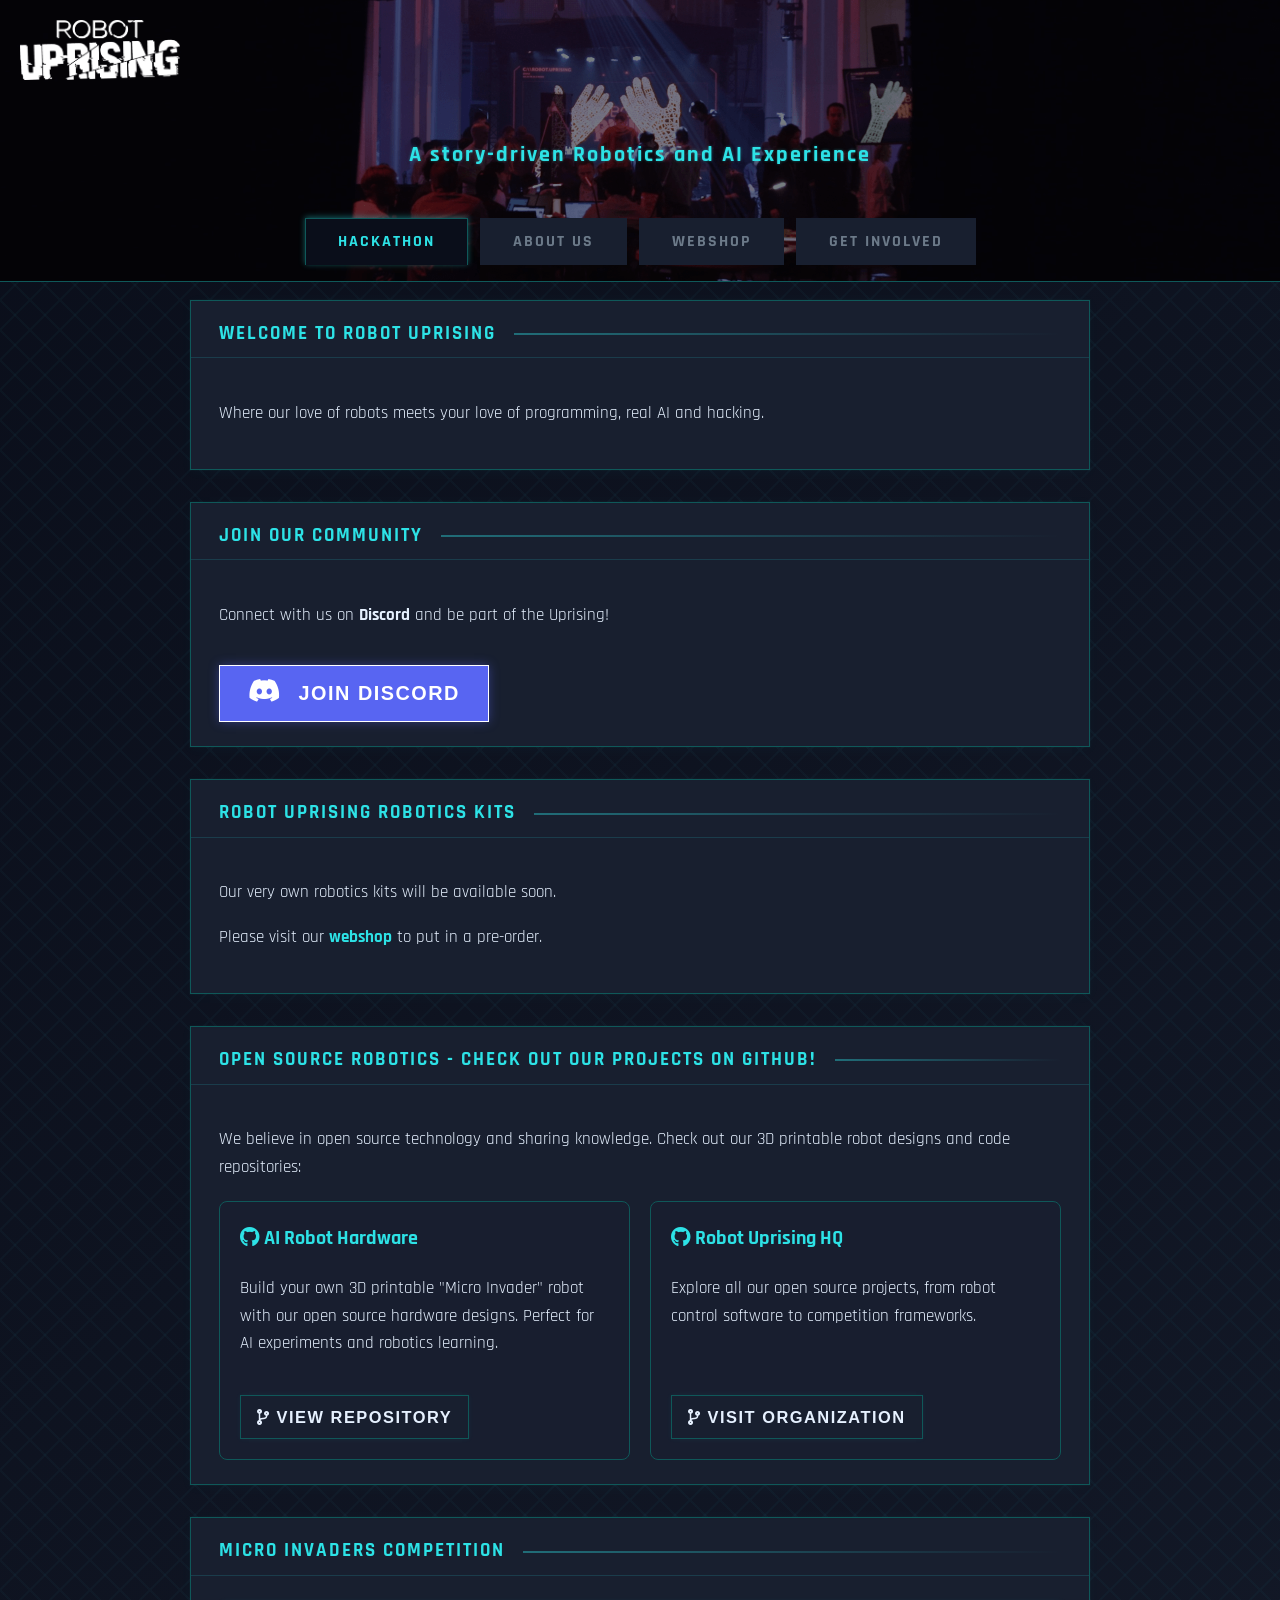
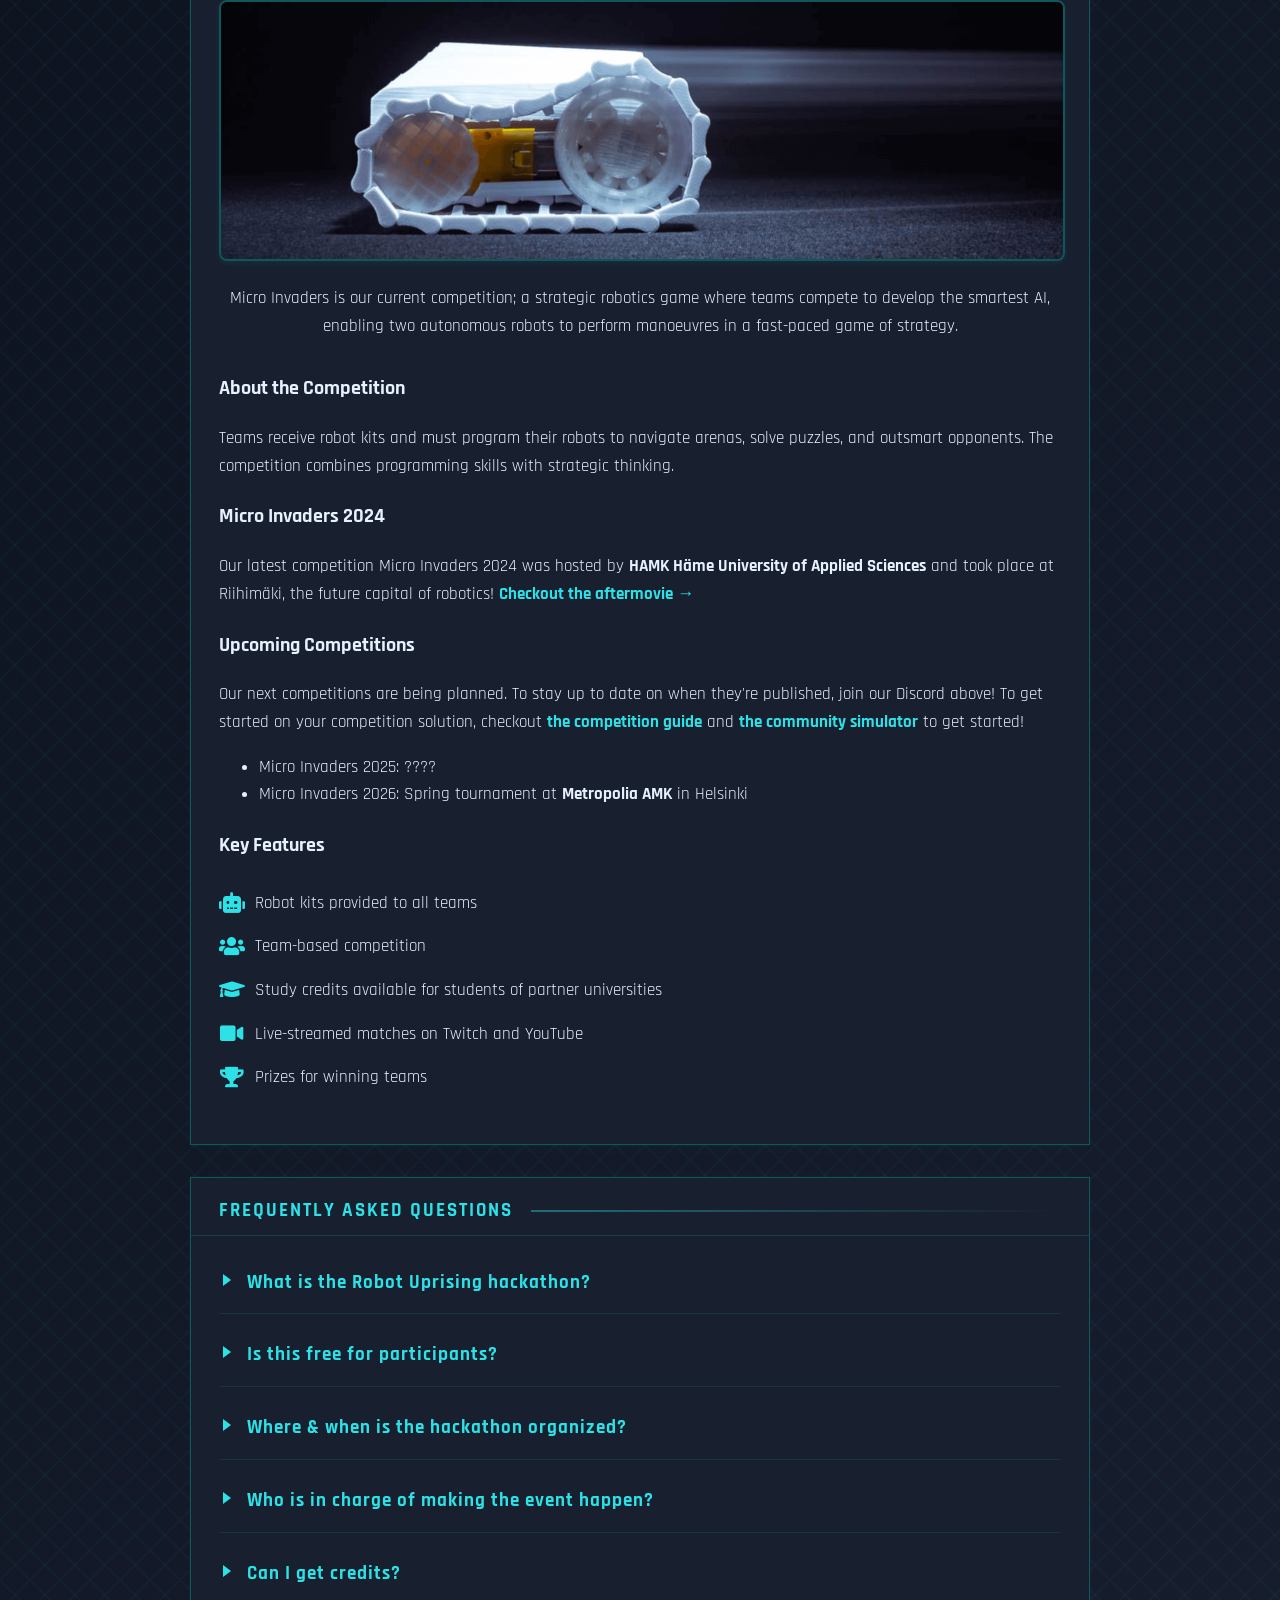
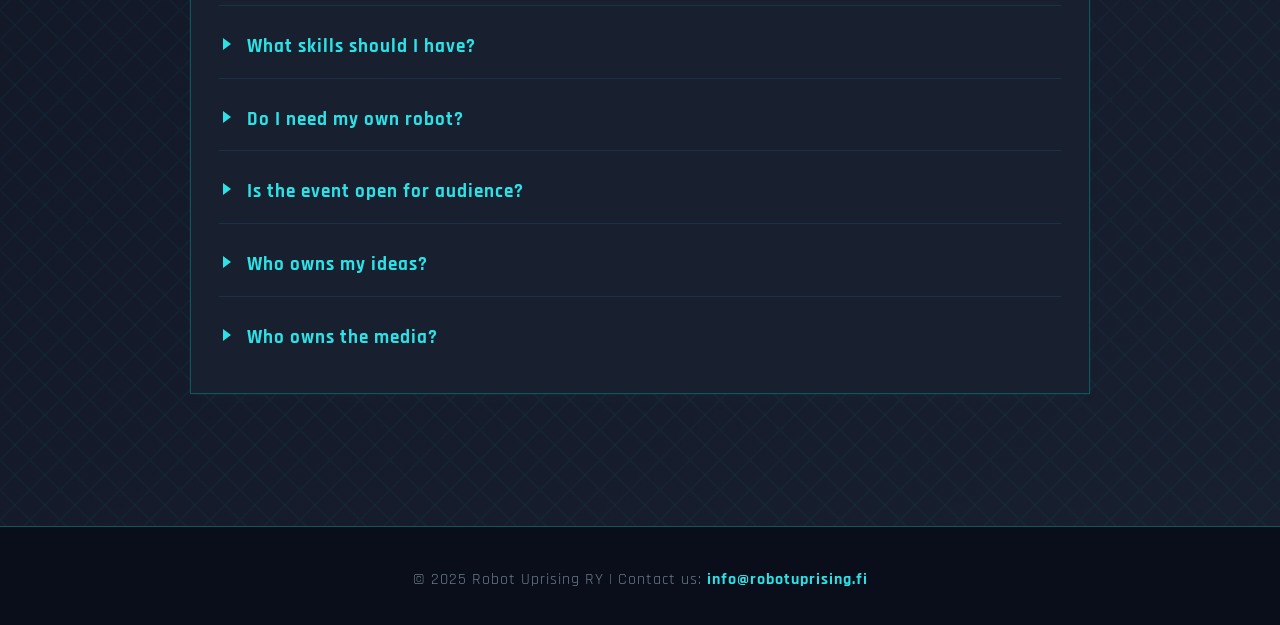
==== index.html @ 20c15c1c "webshop button and container, added mobile hamburger menu, reduced glow effect, dimmed the neon colo" ====
<!DOCTYPE html>
<html lang="en">
<head>
    <meta charset="UTF-8">
    <meta name="viewport" content="width=device-width, initial-scale=1.0">
    <title>Robot Uprising</title>
        <link rel="icon" type="image/png" href="/static/images/favicon-96x96.png" sizes="96x96" />
        <link rel="icon" type="image/svg+xml" href="/static/images/favicon.svg" />
        <link rel="shortcut icon" href="/static/images/favicon.ico" />
        <link rel="apple-touch-icon" sizes="180x180" href="/static/images/apple-touch-icon.png" />
        <meta name="apple-mobile-web-app-title" content="ROBOT UPRISING" />
        <link rel="manifest" href="/static/images/site.webmanifest" />
    <link rel="stylesheet" href="/static/styles.css">
    <link href="https://fonts.googleapis.com/css2?family=Rajdhani:wght@500;700&display=swap" rel="stylesheet">
    <link rel="stylesheet" href="https://cdnjs.cloudflare.com/ajax/libs/font-awesome/5.15.3/css/all.min.css">
    <!-- SEO Meta Tags -->
        <meta name="description" content="Join Robot Uprising, Europe's largest hands-on robotics hackathon. Compete, learn, and build robots in a story-driven tech event.">
        <meta name="keywords" content="robotics, hackathon, open source, AI, competition, Helsinki, Micro Invaders, Robot Uprising">
        <meta name="author" content="Robot Uprising RY">
</head>
<body>
<!-- Mobile sticky navigation -->
<div class="mobile-nav-wrapper" id="mobile-nav-wrapper">
    <img src="/static/images/RU18_white.png" alt="Robot Uprising Logo" class="mobile-logo">
    <button class="hamburger-menu" id="mobile-hamburger-menu" aria-label="Toggle navigation">
        <span class="hamburger-line"></span>
        <span class="hamburger-line"></span>
        <span class="hamburger-line"></span>
    </button>
</div>
<header>
    <div class="video-background">
        <video autoplay muted loop playsinline poster="/static/images/poster1.png">
            <source src="/static/images/Robot_Uprising_2020_Website_Banner.mp4" type="video/mp4" >
            Your browser does not support the video tag.
        </video>
    </div>
    <img src="/static/images/RU18_white.png" alt="Robot Uprising Logo" class="logo">
    <p class="site-tagline">
        <span class="desktop-tagline">A story-driven Robotics and AI Experience</span>
        <span class="mobile-tagline">A story-driven <br>Robotics and AI Experience<br><br></span>
    </p>
    <ul class="nav-tabs" id="nav-tabs">
        <li class="nav-tab active" data-tab="hackathon">HACKATHON</li>
        <li class="nav-tab" data-tab="about">ABOUT US</li>
        <li class="nav-tab" onclick="window.open('https://holvi.com/shop/robotuprising/', '_blank')">WEBSHOP</li>
        <li class="nav-tab" data-tab="get-involved">GET INVOLVED</li>
    </ul>
</header>
<main id="hackathon-content" class="nav-content active">
    <div id="hero" class="futuristic-container">
        <div class="futuristic-title">
            <span>Welcome to <strong>ROBOT UPRISING</strong></span>
        </div>
        <div class="futuristic-content">
            <p>Where our love of robots meets your love of programming, real AI and hacking.</p>
        </div>
    </div>
    <div id="discord" class="futuristic-container">
        <div class="futuristic-title">
            <span>Join Our Community</span>
        </div>
        <div class="futuristic-content">
            <p>Connect with us on <strong>Discord</strong> and be part of the Uprising!</p>
            <a href="https://discord.gg/wXMZ33wP5H" target="_blank" class="futuristic-button discord-button">
                <i class="fab fa-discord"></i> Join Discord
            </a>
        </div>
    </div>
    <div id="details" class="futuristic-container">
        <div class="futuristic-title">
            <span>Robot Uprising Robotics Kits</span>
        </div>
        <div class="futuristic-content">
            <p>Our very own robotics kits will be available soon.</p>
            <p>Please visit our <strong><a href="https://holvi.com/shop/robotuprising/" target="_blank" rel="noopener noreferrer">webshop</a></strong> to put in a pre-order.</p>
        </div>
    </div>

    <div id="github" class="futuristic-container">
        <div class="futuristic-title">
            <span>Open Source Robotics - Check out our projects on GITHUB!</span>
        </div>
        <div class="futuristic-content">
            <p>We believe in open source technology and sharing knowledge. Check out our 3D printable robot designs and code repositories:</p>
            <div class="repo-showcase">
                <div class="repo-item">
                    <h3><i class="fab fa-github"></i> AI Robot Hardware</h3>
                    <p>Build your own 3D printable "Micro Invader" robot with our open source hardware designs. Perfect for AI experiments and robotics learning.</p>
                    <a href="https://github.com/robot-uprising-hq/ai-robot-hardware" target="_blank" class="futuristic-button">
                        <i class="fas fa-code-branch"></i> View Repository
                    </a>
                </div>
                <div class="repo-item">
                    <h3><i class="fab fa-github"></i> Robot Uprising HQ</h3>
                    <p>Explore all our open source projects, from robot control software to competition frameworks.
                        <br><br>
                    </p>
                    <a href="https://github.com/robot-uprising-hq" target="_blank" class="futuristic-button">
                        <i class="fas fa-code-branch"></i> Visit Organization
                    </a>
                </div>
            </div>
        </div>
    </div>

    <div id="micro-invaders" class="futuristic-container">
    <div class="futuristic-title">
        <span>Micro Invaders Competition</span>
    </div>
    <div class="futuristic-content">
        <div class="micro-invaders-hero">
            <img src="/static/images/MI-image.png" alt="MicroInvaders Robot" class="robot-image">
            <div class="micro-invaders-text">
                <p>Micro Invaders is our current competition; a strategic robotics game where teams compete to develop the smartest AI, enabling two autonomous robots to perform manoeuvres in a fast-paced game of strategy. </p>
            </div>
        </div>

        <h3>About the Competition</h3>
        <p>Teams receive robot kits and must program their robots to navigate arenas, solve puzzles, and outsmart opponents. The competition combines programming skills with strategic thinking.</p>

            <h3>Micro Invaders 2024</h3>
            <p>Our latest competition Micro Invaders 2024 was hosted by <strong>HAMK Häme University of Applied Sciences</strong> and took place at Riihimäki, the future capital of robotics! <a href="https://www.youtube.com/watch?v=qV6_AqjPNIE" target="_blank" rel="noopener noreferrer">Checkout the aftermovie →</a></p>

            <h3>Upcoming Competitions</h3>
            <p>Our next competitions are being planned. To stay up to date on when they're published, join our Discord above!
               To get started on your competition solution, checkout <a href="https://github.com/robot-uprising-hq/ai-guide">the competition guide</a> and <a href="https://github.com/robot-uprising-hq">the community simulator</a> to get started!</p>
            <ul>
                <li>Micro Invaders 2025: ????</li>
                <li>Micro Invaders 2026: Spring tournament at <strong>Metropolia AMK</strong> in Helsinki</li>
            </ul>


            <h3>Key Features</h3>
            <ul class="feature-list">
                <li><i class="fas fa-robot"></i>
                    Robot kits provided to all teams
                </li>
                <li><i class="fas fa-users"></i>
                    Team-based competition
                </li>
                <li><i class="fas fa-graduation-cap"></i>
                    Study credits available for students of partner universities
                </li>
                <li><i class="fas fa-video"></i>
                    Live-streamed matches on Twitch and YouTube
                </li>
                <li><i class="fas fa-trophy"></i>
                    Prizes for winning teams
                </li>
            </ul>
        </div>
    </div>

    <div id="faq" class="futuristic-container">
        <div class="futuristic-title">
            <span>Frequently Asked Questions</span>
        </div>
        <div class="futuristic-content">
            <div class="faq-item">
                <div class="faq-question">What is the Robot Uprising hackathon?</div>
                <div class="faq-answer">
                    <p>Robot Uprising is Europe's largest hands-on robotics challenge where gaming, puzzles and storytelling are all combined. Robot Uprising has brought together over 500 techies and robotics enthusiasts to program, design and build robots to compete in our epic arenas. The Robot Uprising hackathon has been organized for three consecutive years in 2017 to 2019, after which we've focused on the Micro Invaders competition. We're currently rebooting our activities and planning future activities.</p>
                    <p>The story of Robot Uprising is set in 2042 and lore has an important role in our narrative. We offer an immersive alternative reality experience to our participants and partners.</p>
                </div>
            </div>

            <div class="faq-item">
                <div class="faq-question">Is this free for participants?</div>
                <div class="faq-answer">
                    <p>Yes, totally free!</p>
                </div>
            </div>

            <div class="faq-item">
                <div class="faq-question">Where & when is the hackathon organized?</div>
                <div class="faq-answer">
                    <p>Future events to be announced. Stay tuned!</p>
                </div>
            </div>

            <div class="faq-item">
                <div class="faq-question">Who is in charge of making the event happen?</div>
                <div class="faq-answer">
                    <p>Robot Uprising is a volunteer-led community that shares a common love for robots and making cool stuff happen.
                       Our team members come from extremely multidisciplinary backgrounds from both students and alumni from the e.g. University of Helsinki, Aalto University and abroad.
                       We are constantly looking for new team members to join our warm and ambitious team! We build everything with our own hands from robotics hardware and battle arenas to marketing and experience design.
                       If you want to join us, come say hi in our Discord above!</p>
                </div>
            </div>

            <div class="faq-item">
                <div class="faq-question">Can I get credits?</div>
                <div class="faq-answer">
                    <p>For Micro Invaders 2024 study credits were available for students of <strong>HAMK</strong> as a summer project course.</p>
                    <p>Previously also both University of Helsinki and Aalto University have given study credits for participants of our hackathons. Other students can receive a certificate of participation that they are free to use for independent applying of student credits from their home universities.</p>
                </div>
            </div>

            <div class="faq-item">
                <div class="faq-question">What skills should I have?</div>
                <div class="faq-answer">
                    <p>The competitions and hackathons organized by Robot Uprising are intended for all robotics enthusiasts, whether your role is primarily in development, design, building or just scheming tricks to outsmart the opponents! When applying to compete, you should make sure that someone in your team has basic programming experience.</p>
                </div>
            </div>

            <div class="faq-item">
                <div class="faq-question">Do I need my own robot?</div>
                <div class="faq-answer">
                    <p>Robot Uprising provides participating teams the necessary robot kits for the Micro Invaders competition! See the competition page for more information!</p>
                    <p><a href="https://github.com/robot-uprising-hq/ai-guide">Micro Invaders 2024 →</a></p>
                </div>
            </div>

            <div class="faq-item">
                <div class="faq-question">Is the event open for audience?</div>
                <div class="faq-answer">
                    <p>Yes! The entire event is also streamed to Twitch and YouTube!</p>
                </div>
            </div>

            <div class="faq-item">
                <div class="faq-question">Who owns my ideas?</div>
                <div class="faq-answer">
                    <p>The ideas born and developed throughout the program are entirely owned by the teams themselves.</p>
                </div>
            </div>

            <div class="faq-item">
                <div class="faq-question">Who owns the media?</div>
                <div class="faq-answer">
                    <p>Robot Uprising ry reserves the right to showcase teams and projects at their events. Photographs and video material will be taken during the competition and Robot Uprising ry reserves the right to publish them in its channels. If you wish not to be shown in the photos and other materials, let us know.</p>
                </div>
            </div>
        </div>
    </div>
</main>
<main id="about-content" class="nav-content">
    <div class="futuristic-container">
        <div class="futuristic-title">
            <span>About Robot Uprising</span>
        </div>
        <div class="futuristic-content">
            <p>Robot Uprising is a volunteer-led community that shares a common love for robots and making cool stuff happen. We organize hands-on robotics events combining gaming, storytelling, and tech challenges.</p>
            <p>Our team members come from extremely multidisciplinary backgrounds including students and alumni from the University of Helsinki, Aalto University, and abroad.</p>
            <p>We build everything with our own hands from robotics hardware and battle arenas to marketing and experience design.</p>
        </div>
    </div>
    <div class="futuristic-container">
        <div class="futuristic-title">
            <span>Join the Crew</span>
        </div>
        <div class="futuristic-content">
            <p>We are constantly looking for new team members to join our warm and ambitious team!</p>
            <p>Whether you're interested in robotics, event organizing, design, or just want to be part of something exciting, we'd love to have you join us.  Say hi at the <strong>#crew-enlist</strong> channel on our Discord to get started!</p>
            <a href="https://discord.gg/wXMZ33wP5H" target="_blank" class="futuristic-button discord-button">
                <i class="fab fa-discord"></i> Join Discord
            </a>
            <p>If you would like to join our team but for some reason or another do not have/use discord you can reach us at <a href="mailto:info@robotuprising.fi">info@robotuprising.fi</a>.</p>
        </div>
    </div>
    <div class="futuristic-container" id="ccsh-citizenship-about">
        <div class="futuristic-title">
            <span>CCSH Citizenship</span>
        </div>
        <div class="futuristic-content">
            <div class="micro-invaders-hero">
                <img src="/static/images/ccsh_chatgpt_2.png" alt="CCSH Citizenship" class="robot-image">
                <div class="micro-invaders-text">
                </div>
                <h1>Become a CCSH Citizen, Get SIN Verified today!*</h1>
                <p>A formal Citizenship in the Corporate City State of Helsinki may offer e.g. advance notice of our up-coming events,
                    in-game benefits, Discord perks etc. Side effects may include instant transportation to year 2042, joining a 
                    hacker group, megacorporation or an underground cult.
                    <br><br>
                    Taxes** paid by the Citizens help fund our creative endeavours.
                    <br><br>
                    * Robot Uprising ry association membership
                    <br>
                    ** Membership fee for 2024 is 30€ with a self-set discount up to 100% (for e.g. students). No formal membership is required
                        to attend Robot Uprising events and activities.
                    <br><br>

                    <strong>To apply for membership please email <a href="mailto:info@robotuprising.fi">info@robotuprising.fi</a> with the following details:</strong>
                    <br><br>
                    <strong>Subject:</strong> "Robot Uprising association membership application"<br>
                    <br>
                    <strong>Content:</strong>
                    <ul>
                        <li>Your full name</li>
                        <li>Your current hometown and country</li>
                        <li>Your email address for membership comms</li>
                    </ul>
                    <br>
                    Before signing up for the association membership you may want to review the 
                    <a href="https://drive.google.com/file/d/17ZITMISvTAE5gxSemFG_YA2yQe_jAwqt/view" target="_blank" rel="noopener noreferrer">Association rules (Finnish)</a>
                    and <a href="https://drive.google.com/file/d/17ZS7Xsb5oQh19JdmzuBsaH6yE8EXRbV-/view" target="_blank" rel="noopener noreferrer">Privacy Policy for the member register (English TLDR + Finnish)</a> which are fairly standard. 
                    </p>
            </div>
        </div>
    </div>
</main>
<main id="get-involved-content" class="nav-content">
    <div class="futuristic-container">
        <div class="futuristic-title">
            <span>Join the Community</span>
        </div>
        <div class="futuristic-content">
            <div class="micro-invaders-hero">
                <img src="/static/images/community.jpg" alt="Join the Community" class="robot-image">
                <p>Connect with fellow robotics enthusiasts, share ideas, and be part of the Uprising. Join our Discord to get started!</p>
                <a href="https://discord.gg/wXMZ33wP5H" target="_blank" class="futuristic-button discord-button">
                    <i class="fab fa-discord"></i> Join Discord
                </a>
            </div>
        </div>
    </div>
    <div class="futuristic-container">
        <div class="futuristic-title">
            <span>Prepare to Compete</span>
        </div>
        <div class="futuristic-content">
            <div class="micro-invaders-hero">
                <img src="/static/images/mi_compete.png" alt="Prepare to Compete" class="robot-image">
                <p>Did you beat our AI bots at Summer Assembly, Explore Startup Sauna or at Disobey? Would you like to learn how to build your own robot AI and compete against others? Explore our open source guides and simulators to sharpen your skills and prepare your team for victory.</p>
                <a href="#" id="competition-guide-btn" class="futuristic-button">
                    <i class="fas fa-book"></i> Learn more about Micro Invaders
                    <!-- link behavior defined in script.js -->
                </a>
            </div>
        </div>
    </div>
    <div class="futuristic-container">
        <div class="futuristic-title">
            <span>Echoes of a New Challenge</span>
        </div>
        <div class="futuristic-content">
            <div class="micro-invaders-hero">
                <img src="/static/images/echoes_banner.png" alt="Echoes of a New Challenge" class="robot-image">
                <p>Something new is coming. Stay <em>tuned</em>&nbsp; for announcements about our next big event and prepare to face new robotic frontiers!</p>
            </div>
        </div>
    </div>
    <div class="futuristic-container">
        <div class="futuristic-title">
            <span>Join the Crew</span>
        </div>
        <div class="futuristic-content">
            <div class="micro-invaders-hero">
                <img src="/static/images/crew2018.png" alt="Join the Crew" class="robot-image">
                <p>We are constantly looking for new team members to join our warm and ambitious team!</p>
            <p>Whether you're interested in robotics, event organizing, design, or just want to be part of something exciting, we'd love to have you join us. Say hi at the <strong>#crew-enlist</strong> channel on our Discord to get started!</p>
            <a href="https://discord.gg/wXMZ33wP5H" target="_blank" class="futuristic-button discord-button">
                <i class="fab fa-discord"></i> Join Discord
            </a>
            <p>If you would like to join our team but for some reason or another do not have/use discord you can reach us at <a href="mailto:info@robotuprising.fi">info@robotuprising.fi</a>.</p>
            </div>
        </div>
    </div>
    <div class="futuristic-container">
        <div class="futuristic-title">
            <span>CCSH Citizenship</span>
        </div>
        <div class="futuristic-content">
            <div class="micro-invaders-hero">
                <img src="/static/images/ccsh_chatgpt_2.png" alt="CCSH Citizenship" class="robot-image">
                <div class="micro-invaders-text">
                </div>
                <h1>Become a CCSH Citizen, Get SIN Verified today!*</h1>
                <p>A formal Citizenship in the Corporate City State of Helsinki may offer e.g. advance notice of our up-coming events,
                    in-game benefits, Discord perks etc. Side effects may include instant transportation to year 2042, joining a 
                    hacker group, megacorporation or an underground cult.
                    <br><br>
                    Taxes** paid by the Citizens help fund our creative endeavours.
                    <br><br>
                    * Robot Uprising ry association membership
                    <br>
                    ** Membership fee includes a self-set discount up to 100%. No formal membership is required
                        to attend Robot Uprising events and activities.

                    <br>
                    <a href="#" class="futuristic-button" id="apply-membership-btn">
                        <i class="fas fa-user-plus"></i> Apply for Membership
                        <!-- link behavior defined in script.js -->
                    </a>
                </p>
            </div>
        </div>
    </div>
    <div class="futuristic-container">
        <div class="futuristic-title">
            <span id="mystery-title">Mystery Section</span>
        </div>
        <div class="futuristic-content">
            <div class="micro-invaders-hero">
                <p>Gurer vf zber gb guvf, ohg jr'yy unir gb fgneg ng gur <em>fbhepr</em>.</p>
                <span style="display: none;">
                    <img src="/static/images/the_coil_image.png" alt="Mystery Section" class="robot-image">
                    <p>Something mysterious is brewing. Check back soon to uncover the secrets of the Uprising!</p>
                </span>
            </div>
        </div>
    </div>
</main>
<footer>
    <p>&copy; 2025 Robot Uprising RY | Contact us: <a href="mailto:info@robotuprising.fi">info@robotuprising.fi</a></p>
</footer>
<!-- Temporary website made by Sam Zamanimehr, and he is very proud of it. //-->
<script src="/static/script.js"></script>
</body>
</html>
---- static/styles.css ----
:root {
    --futuristic-bg: #0a0e1a;
    --futuristic-panel: #181f2f;
    --futuristic-border: #0f5859;
    --futuristic-glow: 0 0 2px rgba(45, 226, 230, 0.4), 0 0 12px rgba(45, 226, 230, 0.2);
    --futuristic-accent: #2de2e6;
    --futuristic-text: #e6f1ff;
    --futuristic-muted: #6c7a89;
    --futuristic-btn-bg: #181f2f;
    --futuristic-btn-hover: #2de2e6;
    --futuristic-btn-text: #e6f1ff;
    --futuristic-discord: #5865F2;
}

html, body {
    margin: 0;
    padding: 0;
    background: linear-gradient(135deg, #0a0e1a 0%, #181f2f 100%);
    font-family: 'Rajdhani', 'Segoe UI', Tahoma, Geneva, Verdana, sans-serif; /* Updated font-family */
    color: var(--futuristic-text);
    min-height: 100vh;
    display: flex;
    flex-direction: column;
}

body {
    line-height: 1.6;
    min-height: 100vh;
    display: flex;
    flex-direction: column;
    position: relative;
    overflow-x: hidden;
    background:
        linear-gradient(45deg, transparent 47%, rgba(45, 226, 230, 0.03) 47%, rgba(45, 226, 230, 0.03) 53%, transparent 53%),
        linear-gradient(-45deg, transparent 47%, rgba(45, 226, 230, 0.03) 47%, rgba(45, 226, 230, 0.03) 53%, transparent 53%),
        linear-gradient(135deg, #0a0e1a 0%, #181f2f 100%);
    background-size: 30px 30px, 30px 30px, 100% 100%;
}

.futuristic-container {
    background: var(--futuristic-panel);
    border: 1.5px solid var(--futuristic-border);
    box-shadow: 0 2px 12px rgba(45, 226, 230, 0.03), 0 0 0 1px rgba(45,226,230,0.02);
    margin-bottom: 32px;
    position: relative;
    overflow: hidden;
    transition: box-shadow 0.3s;
}

.futuristic-container:hover {
    box-shadow: 0 0 12px 2px rgba(45, 226, 230, 0.4);
}

.futuristic-title {
    background: transparent;
    color: var(--futuristic-accent);
    padding: 18px 28px 8px 28px;
    font-weight: 700;
    font-size: 1.2em;
    letter-spacing: 2px;
    text-transform: uppercase;
    border-bottom: 1px solid rgba(45,226,230,0.15);
    display: flex;
    align-items: center;
    position: relative;
}

.futuristic-title::after {
    content: '';
    flex: 1;
    height: 2px;
    margin-left: 18px;
    background: linear-gradient(90deg, var(--futuristic-accent), transparent);
    opacity: 0.4;
}

.futuristic-content {
    padding: 24px 28px;
    color: var(--futuristic-text);
    background: transparent;
    font-size: 1.08em;
}

.futuristic-button {
    display: inline-block;
    padding: 12px 28px;
    background: var(--futuristic-btn-bg);
    color: var(--futuristic-btn-text);
    border: 1.5px solid var(--futuristic-border);
    font-family: 'Orbitron', 'Segoe UI', Tahoma, Geneva, Verdana, sans-serif;
    font-weight: 700;
    font-size: 1.1em;
    letter-spacing: 1.5px;
    text-transform: uppercase;
    cursor: pointer;
    transition: background 0.2s, color 0.2s, box-shadow 0.2s, border 0.2s;
    box-shadow: 0 0 5px 0 rgba(45,226,230,0.06);
    margin-top: 12px;
    text-align: center;
    text-decoration: none;
}

.futuristic-button:hover, .futuristic-button:focus {
    background: var(--futuristic-btn-hover);
    color: #181f2f;
    box-shadow: var(--futuristic-glow);
    border-color: #fff;
}

.discord-button {
    background: var(--futuristic-discord);
    color: #fff;
    border: 1.5px solid #fff;
    box-shadow: 0 0 10px 0 rgba(88, 101, 242, 0.4);
    font-size: 1.15em;
    margin-top: 18px;
    transition: background 0.2s, box-shadow 0.2s;
}

.discord-button:hover {
    background: #4752c4;
    color: #fff;
    box-shadow: 0 0 12px 2px rgba(88, 101, 242, 0.5);
}

.discord-button i {
    margin-right: 10px;
    font-size: 1.3em;
}

header {
    position: relative;
    display: flex;
    flex-direction: column;
    align-items: center;
    z-index: 5;
    padding-top: 128px;
    border-bottom: 1.5px solid var(--futuristic-border);
    background: transparent;
}

header .logo {
    max-width: 160px;
    margin-bottom: 14px;
}

header p {
    color: var(--futuristic-accent);
    margin-top: 10px;
    font-size: 1.35em;
    font-weight: 700;
    text-align: center;
    letter-spacing: 2px;
    text-shadow: 0 0 3px rgba(45, 226, 230, 0.4);
}

.nav-tabs {
    display: flex;
    justify-content: center;
    margin-top: 24px;
    padding: 0;
    list-style: none;
    position: relative;
    gap: 12px;
}

.nav-tab {
    background: var(--futuristic-panel);
    padding: 10px 32px;
    cursor: pointer;
    font-weight: 700;
    color: var(--futuristic-muted);
    text-transform: uppercase;
    letter-spacing: 2px;
    font-size: 1em;
    border: 1.5px solid transparent;
    border-bottom: none;
    transition: background 0.2s, color 0.2s, border 0.2s;
}

.nav-tab:hover {
    color: var(--futuristic-accent);
    background: #232b3d;
}

.nav-tab a {
    color: inherit;
    text-decoration: none;
    display: block;
    width: 100%;
    height: 100%;
}

.nav-tab a:hover {
    color: inherit;
    text-shadow: none;
    text-decoration: none;
}

.nav-tab.active {
    background: var(--futuristic-bg);
    color: var(--futuristic-accent);
    border: 1.5px solid var(--futuristic-border);
    border-bottom: none;
    box-shadow: 0 -1px 6px rgba(45, 226, 230, 0.4);
}

.nav-content {
    display: none;
}

.nav-content.active {
    display: block;
}

main {
    max-width: 900px;
    margin: 0 auto;
    padding: 18px 0 100px 0;
    flex: 1 0 auto;
}

footer {
    text-align: center;
    color: var(--futuristic-muted);
    background: #0a0e1a;
    border-top: 1.5px solid var(--futuristic-border);
    margin-top: auto;
    width: 100%;
    box-sizing: border-box;
    z-index: 100;
    position: relative;
    padding: 24px 0 16px 0;
    font-size: 1em;
    letter-spacing: 1px;
}

footer a {
    color: var(--futuristic-accent);
    text-decoration: none;
    transition: color 0.2s;
}

footer a:hover {
    color: #fff;
    text-decoration: underline;
}

a {
    color: var(--futuristic-accent); /* Make links stand out with the accent color */
    text-decoration: none;
    font-weight: bold;
    transition: color 0.2s, text-shadow 0.2s;
}

a:hover {
    color: #ffffff; /* Change color on hover */
    text-shadow: 0 0 3px rgba(45, 226, 230, 0.4); /* Add glow effect on hover */
    text-decoration: underline;
}

.repo-showcase {
    display: flex;
    flex-wrap: wrap;
    gap: 20px;
    margin-top: 20px;
}

.repo-item {
    flex: 1 1 300px;
    padding: 20px;
    background: rgba(24, 31, 47, 0.6);
    border: 1px solid var(--futuristic-border);
    border-radius: 8px;
    transition: transform 0.3s, box-shadow 0.3s;
}

.repo-item:hover {
    transform: translateY(-5px);
    box-shadow: 0 4px 8px rgba(45, 226, 230, 0.08);
}

.repo-item h3 {
    color: var(--futuristic-accent);
    margin-top: 0;
}

.repo-item .futuristic-button {
    margin-top: 20px;
    font-size: 0.95em;
    padding: 8px 16px;
}

.feature-list {
    list-style: none;
    padding: 0;
    margin: 20px 0;
}

.feature-list li {
    padding: 8px 0;
    display: flex;
    align-items: center;
}

.feature-list li i {
    color: var(--futuristic-accent);
    margin-right: 12px;
    font-size: 1.2em;
    width: 24px;
    text-align: center;
}

.highlight-text {
    font-size: 1.1em;
    font-weight: 700;
    margin-top: 24px;
    padding: 15px;
    border-left: 4px solid var(--futuristic-accent);
    background: rgba(45, 226, 230, 0.1);
}

/* Update the FAQ styles to match the futuristic theme */
.faq-item {
    margin-bottom: 18px;
    border-bottom: 1px solid rgba(45, 226, 230, 0.1);
}

.faq-item:last-child {
    border-bottom: none;
    margin-bottom: 0;
}

.faq-question {
    font-weight: 700;
    color: var(--futuristic-accent);
    margin-bottom: 8px;
    cursor: pointer;
    padding: 8px 0 8px 28px;
    position: relative;
    font-size: 1.08em;
    letter-spacing: 1px;
    transition: color 0.2s;
}

.faq-question::before {
    content: '';
    position: absolute;
    left: 4px;
    top: 14px;
    width: 0;
    height: 0;
    border-left: 8px solid var(--futuristic-accent);
    border-top: 6px solid transparent;
    border-bottom: 6px solid transparent;
    transition: transform 0.3s;
    font-size: 1em;
}

.faq-question.open::before {
    transform: rotate(90deg);
    left: 2px;
    top: 16px;
}

.faq-answer {
    margin-left: 28px;
    padding-left: 12px;
    border-left: 2px solid var(--futuristic-border);
    display: none;
    color: var(--futuristic-text);
    font-size: 1em;
}

.faq-answer.open {
    display: block;
}

.faq-answer p {
    margin: 0.7em 0;
}

.faq-answer a:hover {
    text-decoration: underline;
}


.video-background {
    position: absolute;
    top: 0;
    left: 0;
    width: 100%;
    height: 100%;
    z-index: -1;
    overflow: hidden;
    filter: brightness(0.5);
    background-image: url('/static/images/poster1.png');
    background-size: cover;
    background-position: center;
}

.video-background video {
    width: 100%;
    height: 100%;
    object-fit: cover;
    pointer-events: none;
    -webkit-user-select: none;
    -moz-user-select: none;
    user-select: none;
}

/* Hide video on mobile, show background image instead */
@media (max-width: 768px) {
    .video-background video {
        display: none;
    }
}

/* Show video only on larger screens */
@media (min-width: 769px) {
    .video-background {
        background-image: none; /* Remove background image on desktop */
    }
}

.logo {
    position: absolute;
    top: 20px;
    left: 20px;
    max-width: 120px;
}

/* Hide header logo on mobile since sticky nav has its own logo */
@media (max-width: 600px), (orientation: portrait) {
    header .logo {
        display: none;
    }
}

/* Responsive adjustments for new sections */
@media (max-width: 768px) {
    .repo-showcase {
        flex-direction: column;
    }
    .repo-item {
        margin-bottom: 15px;
    }
    .feature-list li {
        font-size: 0.95em;
    }
    .robot-image {
        max-height: 300px;
    }
}

.micro-invaders-hero {
    display: block;
    margin-bottom: 32px;
}


.robot-image {
    width: 100%;
    height: auto;
    object-fit: contain;
    border: 2px solid var(--futuristic-border);
    border-radius: 8px;
    box-shadow: 0 2px 6px rgba(45, 226, 230, 0.08);
    margin-bottom: 24px;
    display: block;
}

.micro-invaders-text {
    text-align: center;
}

@media (max-width: 600px), (orientation: portrait) {
    .site-tagline {
        font-size: 1.1em;
        text-align: center;
        margin: 10px 0 0 0;
        display: block;
        white-space: normal;
    }
    .site-tagline br {
        display: inline;
    }
}

.site-tagline .mobile-tagline {
    display: none;
}
.site-tagline .desktop-tagline {
    display: inline;
}
@media (max-width: 600px), (orientation: portrait) {
    .site-tagline .mobile-tagline {
        display: inline;
    }
    .site-tagline .desktop-tagline {
        display: none;
    }
}

/* Hamburger Menu Styles */
.hamburger-menu {
    display: none;
    flex-direction: column;
    justify-content: center;
    align-items: center;
    width: 40px;
    height: 40px;
    background: var(--futuristic-panel);
    border: 1.5px solid var(--futuristic-border);
    cursor: pointer;
    padding: 8px;
    z-index: 1001;
}

.hamburger-line {
    width: 24px;
    height: 2px;
    background: var(--futuristic-accent);
    margin: 3px 0;
    transition: transform 0.3s, opacity 0.3s;
}

.hamburger-menu.active .hamburger-line:nth-child(1) {
    transform: rotate(45deg) translate(5px, 6px);
}

.hamburger-menu.active .hamburger-line:nth-child(2) {
    opacity: 0;
}

.hamburger-menu.active .hamburger-line:nth-child(3) {
    transform: rotate(-45deg) translate(6px, -7px);
}

/* Mobile sticky header */
.mobile-nav-wrapper {
    display: none;
}

@media (max-width: 600px), (orientation: portrait) {
    .mobile-nav-wrapper {
        display: flex;
        position: fixed;
        top: 0;
        left: 0;
        right: 0;
        background: var(--futuristic-panel);
        border-bottom: 1.5px solid var(--futuristic-border);
        padding: 10px 15px;
        z-index: 1000;
        align-items: center;
        justify-content: space-between;
    }

    .mobile-nav-wrapper .mobile-logo {
        height: 30px;
        width: auto;
    }

    .hamburger-menu {
        display: flex;
        margin: 0;
    }

    .nav-tabs {
        display: none;
        flex-direction: column;
        align-items: stretch;
        gap: 0;
        width: 100%;
        margin: 0;
        background: var(--futuristic-panel);
        border: 1.5px solid var(--futuristic-border);
        border-top: none;
        position: fixed;
        top: 52px;
        left: 0;
        right: 0;
        z-index: 999;
    }

    .nav-tabs.active {
        display: flex;
    }

    .nav-tab {
        width: 100%;
        min-width: 0;
        padding: 14px 20px;
        font-size: 1em;
        border-radius: 0;
        border: none;
        border-bottom: 1px solid rgba(45, 226, 230, 0.2);
        margin: 0;
        text-align: center;
        box-sizing: border-box;
    }

    .nav-tab:last-child {
        border-bottom: none;
    }

    .nav-tab.active {
        border: none;
        border-bottom: 1px solid rgba(45, 226, 230, 0.2);
        box-shadow: none;
    }

    .nav-tab:last-child.active {
        border-bottom: none;
    }

    header {
        padding-top: 178px; /* Add extra padding for fixed nav */
    }

    body {
        padding-top: 0;
    }
}
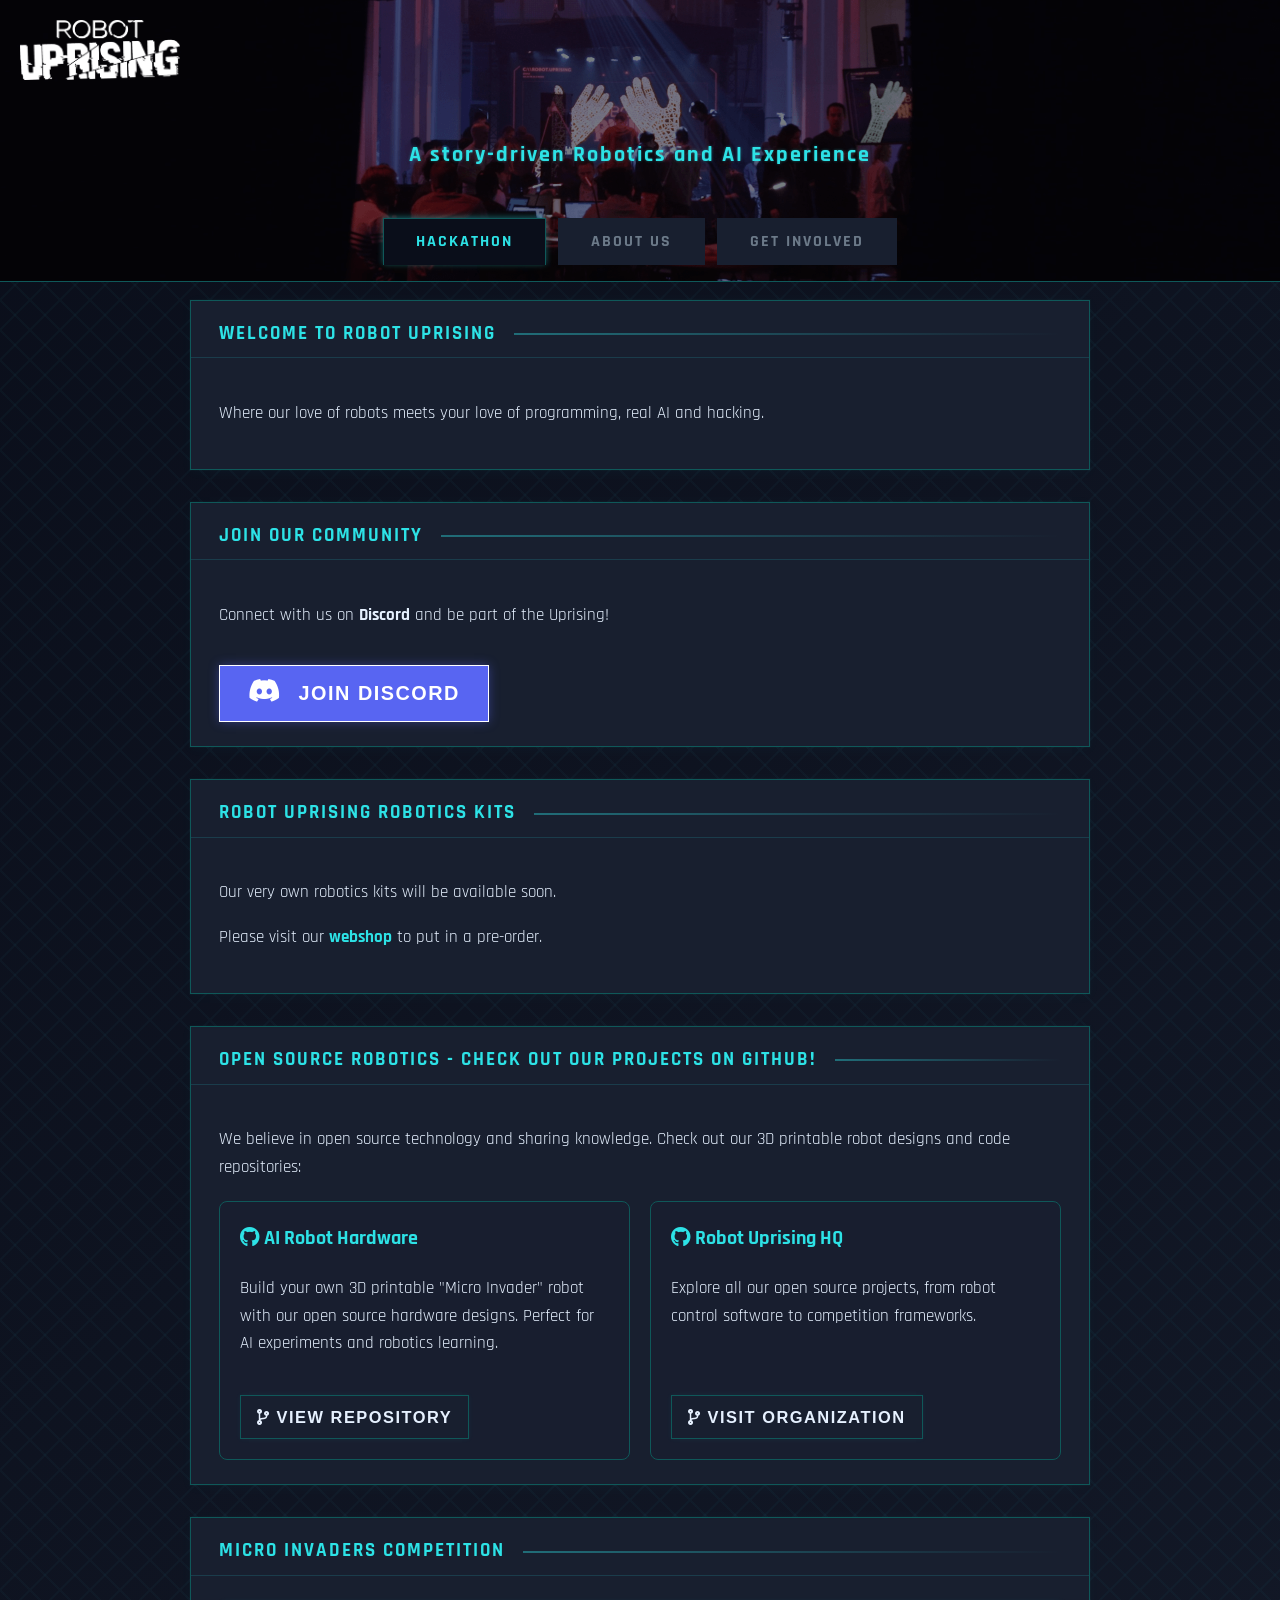
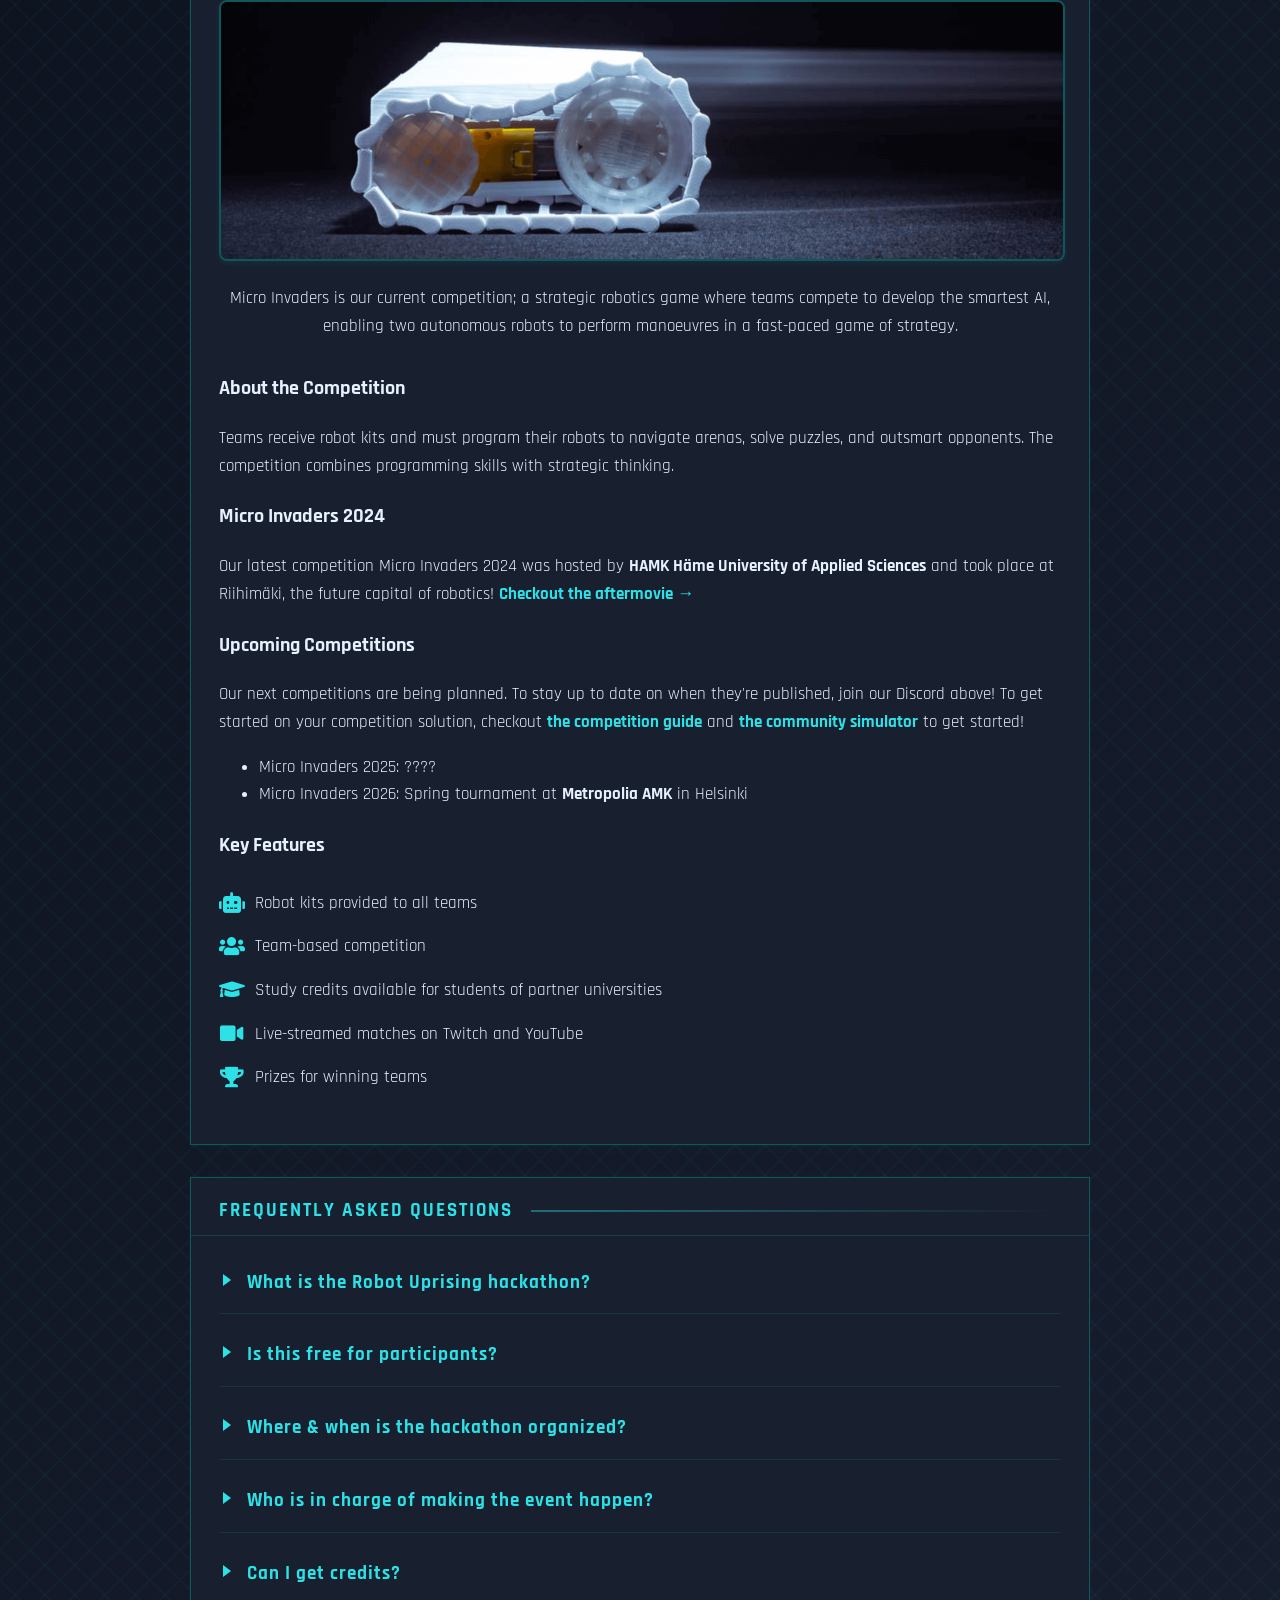
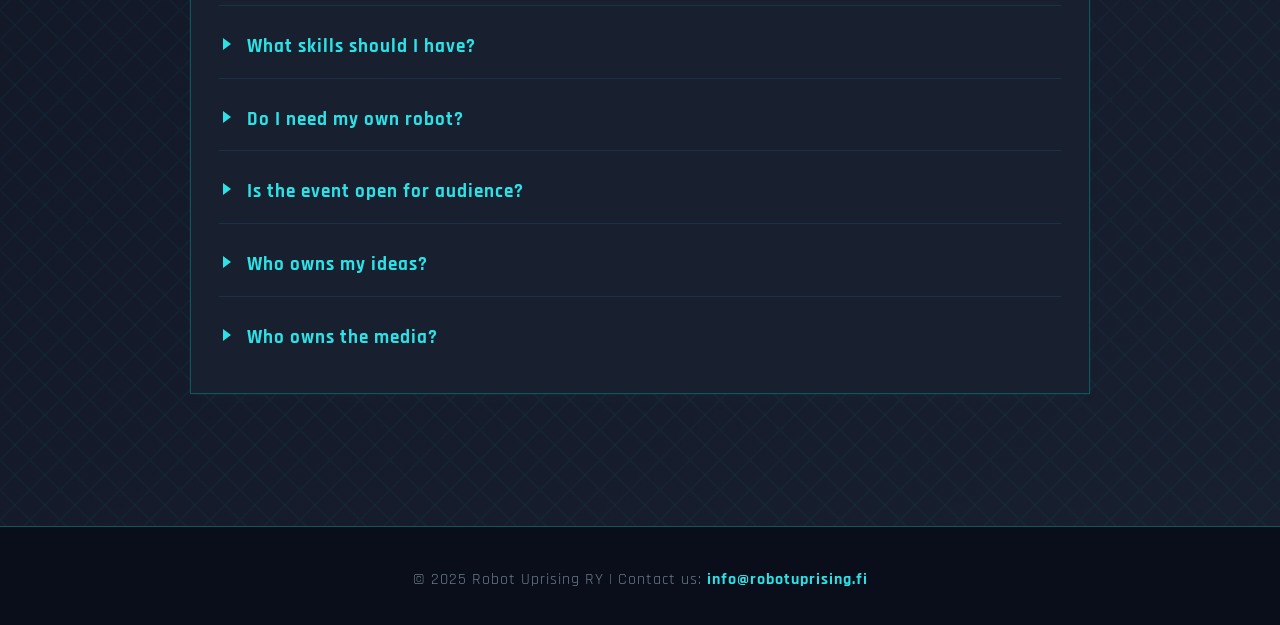
==== commit 4608e621: "hide webshop button as it is inactive atm" ====
--- a/index.html
+++ b/index.html
@@ -43,7 +43,7 @@
     <ul class="nav-tabs" id="nav-tabs">
         <li class="nav-tab active" data-tab="hackathon">HACKATHON</li>
         <li class="nav-tab" data-tab="about">ABOUT US</li>
-        <li class="nav-tab" onclick="window.open('https://holvi.com/shop/robotuprising/', '_blank')">WEBSHOP</li>
+        <li class="nav-tab" style="display: none;" onclick="window.open('https://holvi.com/shop/robotuprising/', '_blank')">WEBSHOP</li>
         <li class="nav-tab" data-tab="get-involved">GET INVOLVED</li>
     </ul>
 </header>
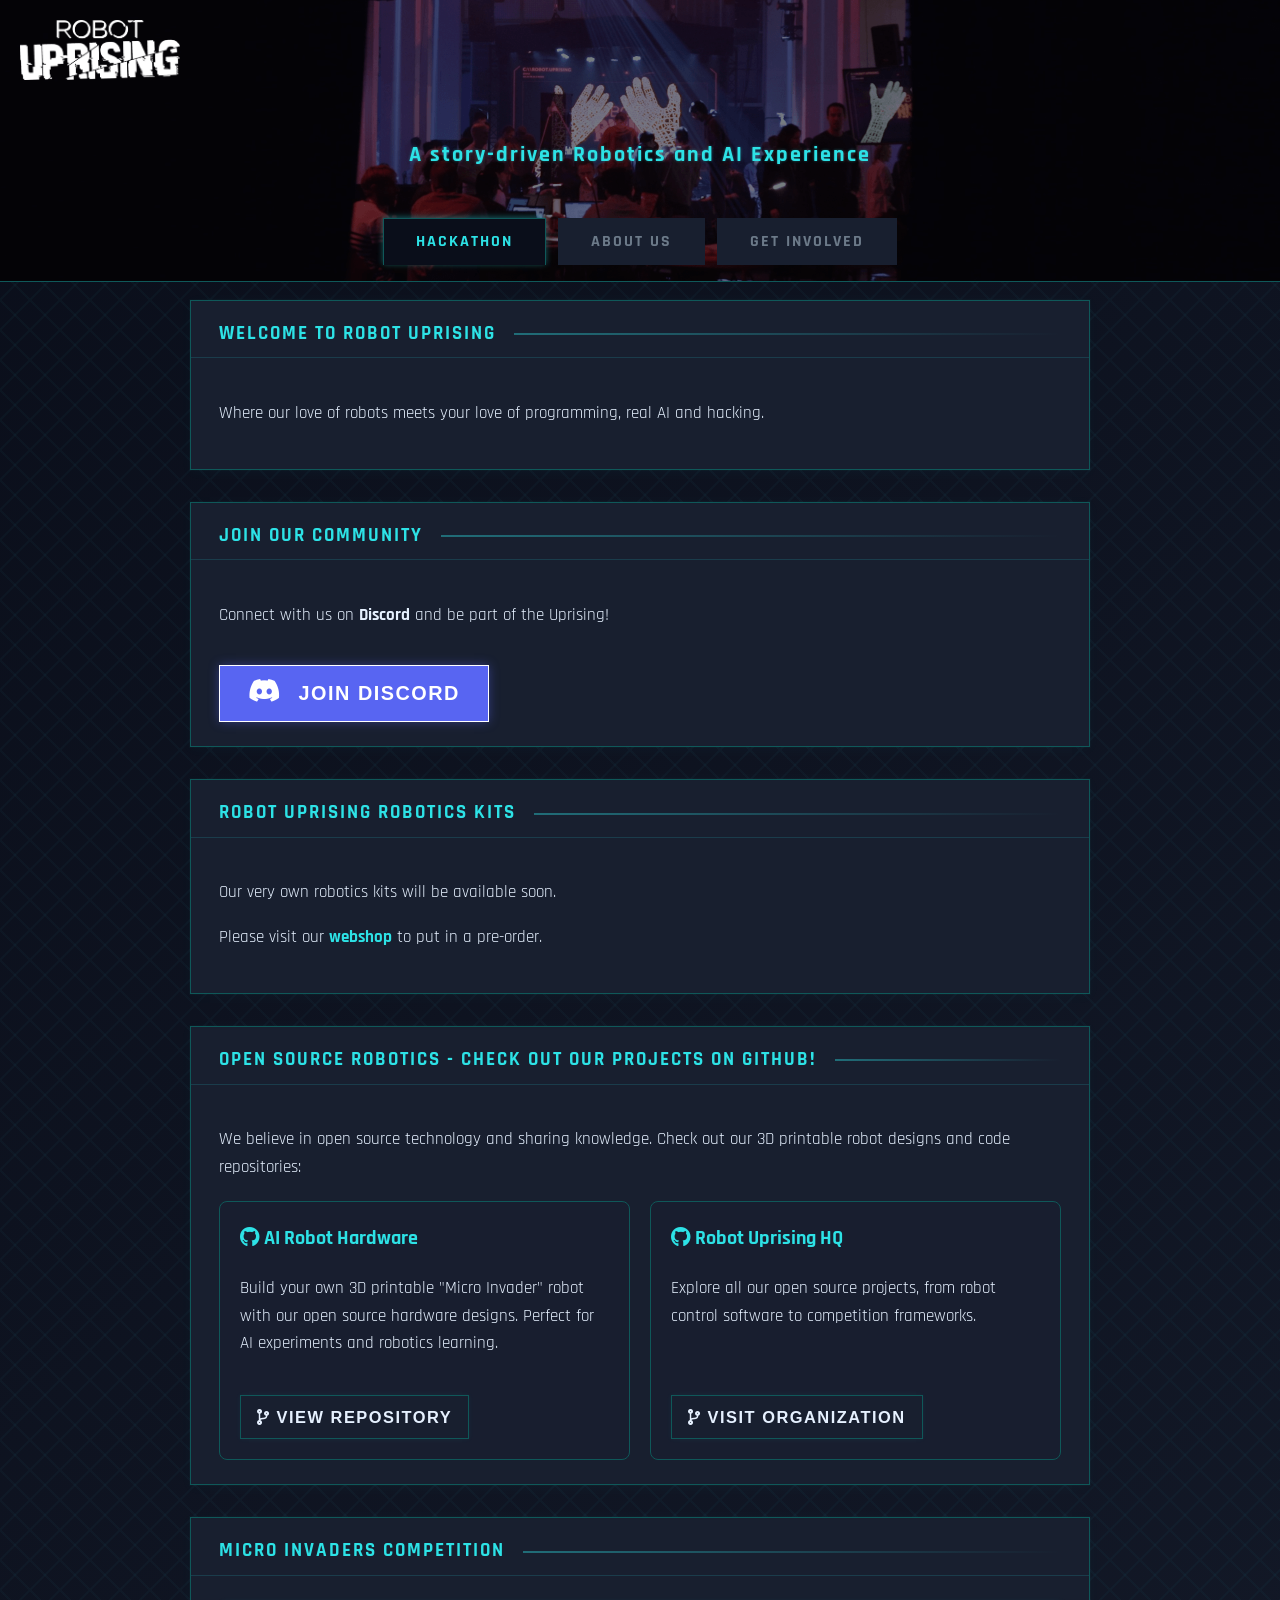
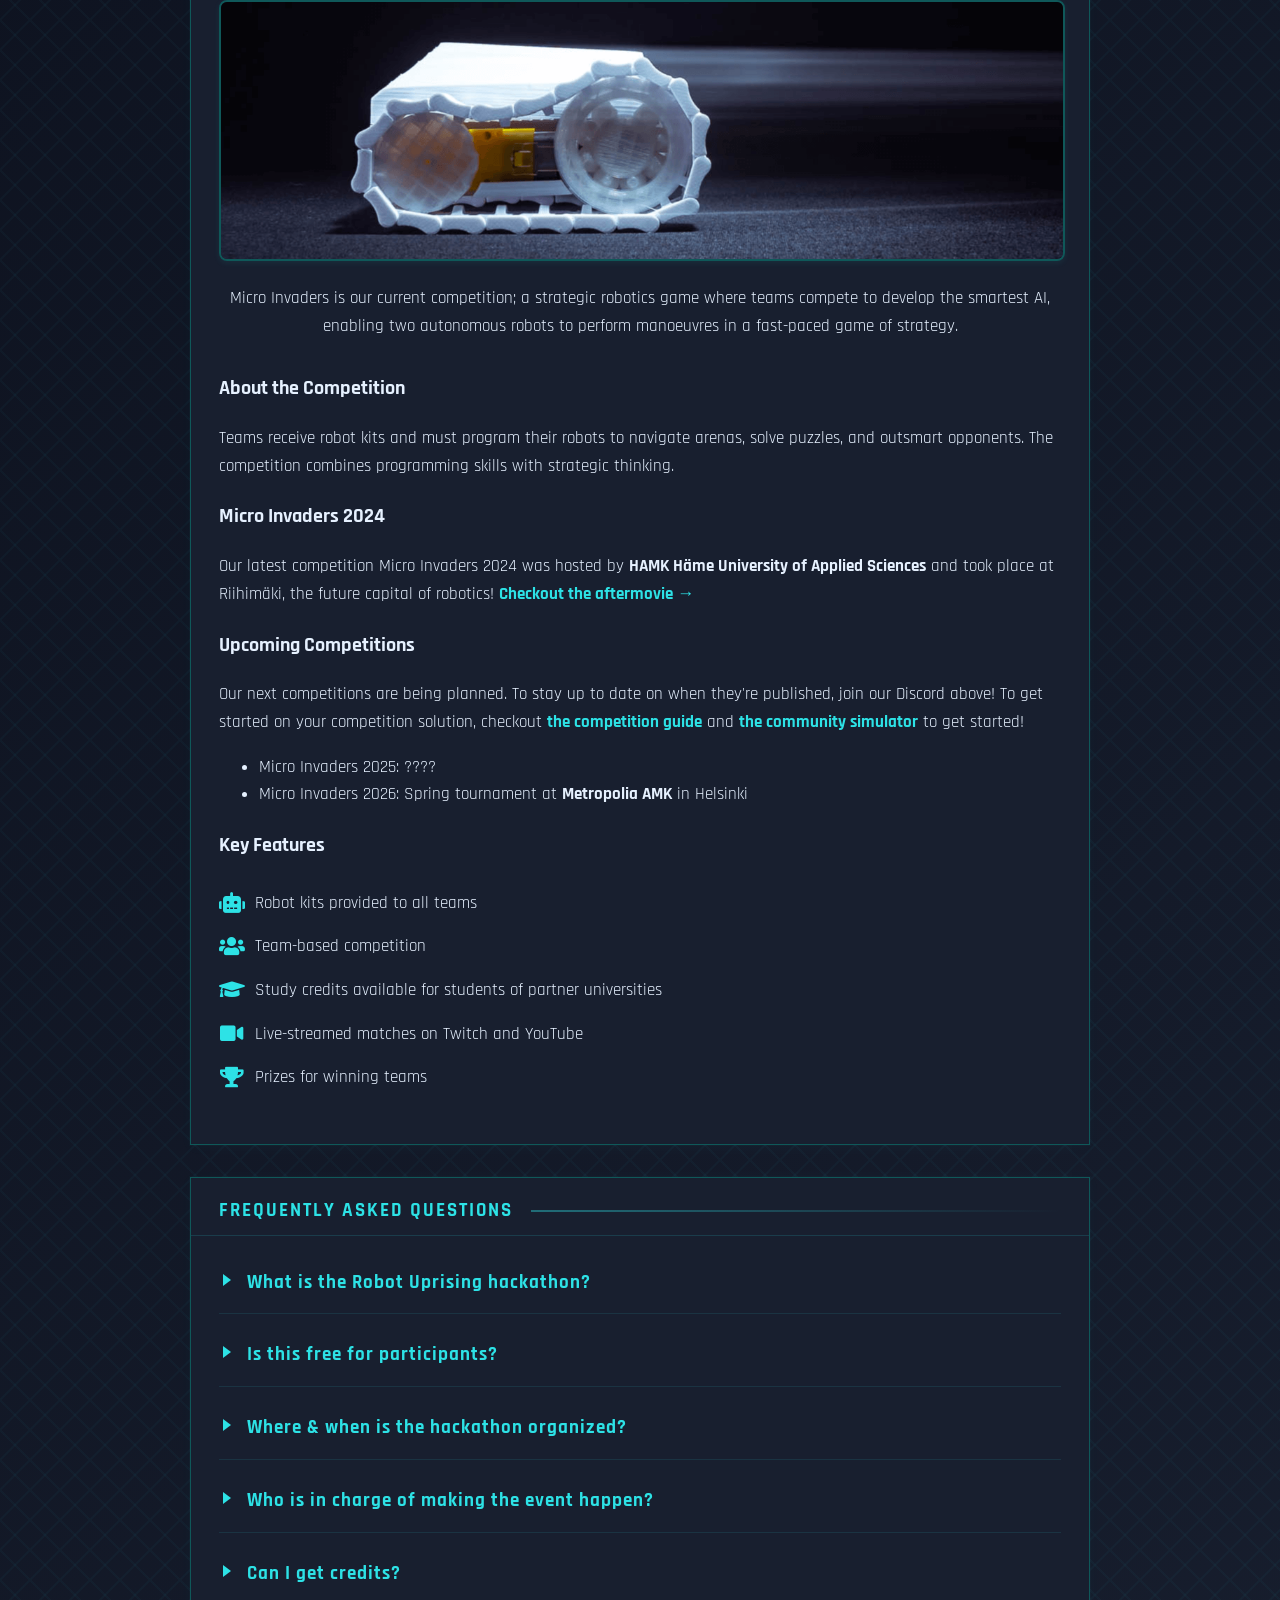
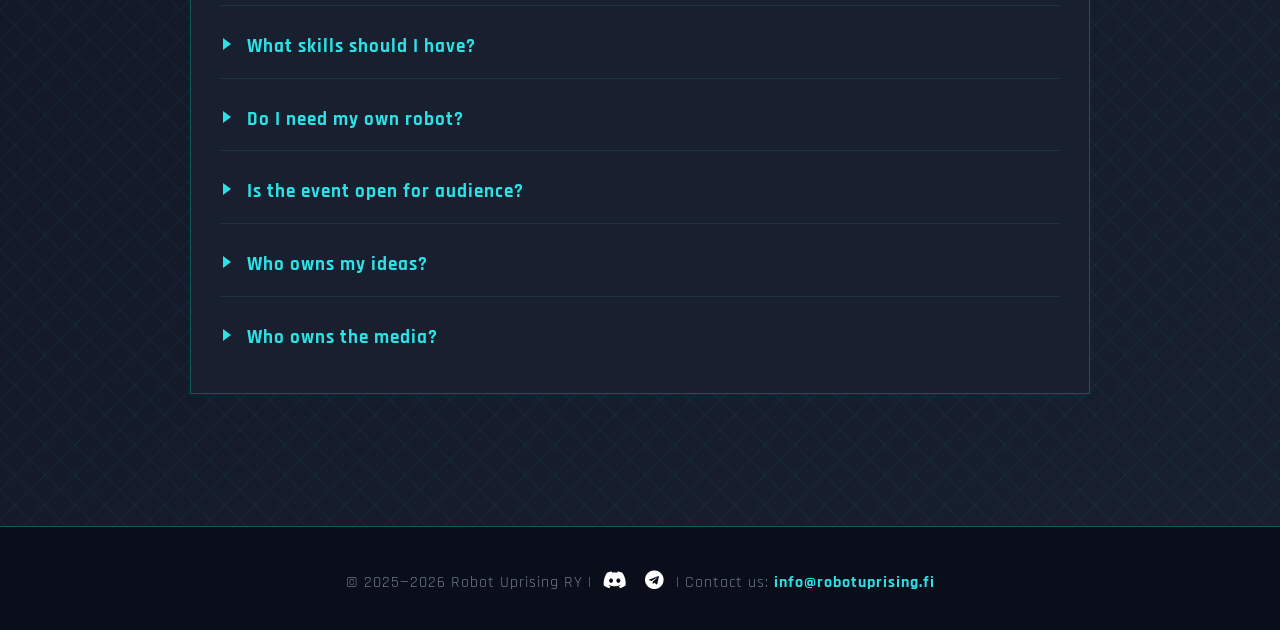
==== commit bafa06c6: "add telegram redirect and discord and telegram icons in footer" ====
--- a/index.html
+++ b/index.html
@@ -62,7 +62,7 @@
         </div>
         <div class="futuristic-content">
             <p>Connect with us on <strong>Discord</strong> and be part of the Uprising!</p>
-            <a href="https://discord.gg/wXMZ33wP5H" target="_blank" class="futuristic-button discord-button">
+            <a href="/discord.html" target="_blank" class="futuristic-button discord-button">
                 <i class="fab fa-discord"></i> Join Discord
             </a>
         </div>
@@ -253,7 +253,7 @@
         <div class="futuristic-content">
             <p>We are constantly looking for new team members to join our warm and ambitious team!</p>
             <p>Whether you're interested in robotics, event organizing, design, or just want to be part of something exciting, we'd love to have you join us.  Say hi at the <strong>#crew-enlist</strong> channel on our Discord to get started!</p>
-            <a href="https://discord.gg/wXMZ33wP5H" target="_blank" class="futuristic-button discord-button">
+            <a href="/discord.html" target="_blank" class="futuristic-button discord-button">
                 <i class="fab fa-discord"></i> Join Discord
             </a>
             <p>If you would like to join our team but for some reason or another do not have/use discord you can reach us at <a href="mailto:info@robotuprising.fi">info@robotuprising.fi</a>.</p>
@@ -309,7 +309,7 @@
             <div class="micro-invaders-hero">
                 <img src="/static/images/community.jpg" alt="Join the Community" class="robot-image">
                 <p>Connect with fellow robotics enthusiasts, share ideas, and be part of the Uprising. Join our Discord to get started!</p>
-                <a href="https://discord.gg/wXMZ33wP5H" target="_blank" class="futuristic-button discord-button">
+                <a href="/discord.html" target="_blank" class="futuristic-button discord-button">
                     <i class="fab fa-discord"></i> Join Discord
                 </a>
             </div>
@@ -350,7 +350,7 @@
                 <img src="/static/images/crew2018.png" alt="Join the Crew" class="robot-image">
                 <p>We are constantly looking for new team members to join our warm and ambitious team!</p>
             <p>Whether you're interested in robotics, event organizing, design, or just want to be part of something exciting, we'd love to have you join us. Say hi at the <strong>#crew-enlist</strong> channel on our Discord to get started!</p>
-            <a href="https://discord.gg/wXMZ33wP5H" target="_blank" class="futuristic-button discord-button">
+            <a href="/discord.html" target="_blank" class="futuristic-button discord-button">
                 <i class="fab fa-discord"></i> Join Discord
             </a>
             <p>If you would like to join our team but for some reason or another do not have/use discord you can reach us at <a href="mailto:info@robotuprising.fi">info@robotuprising.fi</a>.</p>
@@ -403,7 +403,12 @@
     </div>
 </main>
 <footer>
-    <p>&copy; 2025 Robot Uprising RY | Contact us: <a href="mailto:info@robotuprising.fi">info@robotuprising.fi</a></p>
+    <p>&copy; 2025—2026 Robot Uprising RY |
+        <span class="footer-socials">
+            <a href="/discord.html" target="_blank" aria-label="Join Discord"><i class="fab fa-discord"></i></a>
+            <a href="/telegram.html" target="_blank" aria-label="Join Telegram"><i class="fab fa-telegram"></i></a>
+        </span>
+        | Contact us: <a href="mailto:info@robotuprising.fi">info@robotuprising.fi</a></p>
 </footer>
 <!-- Temporary website made by Sam Zamanimehr, and he is very proud of it. //-->
 <script src="/static/script.js"></script>
--- a/static/styles.css
+++ b/static/styles.css
@@ -246,6 +246,17 @@
     text-decoration: underline;
 }
 
+.footer-socials a {
+    display: inline-block;
+    margin: 0 6px;
+    font-size: 1.2em;
+    color: #fff;
+}
+
+.footer-socials a:hover {
+    text-decoration: none;
+}
+
 a {
     color: var(--futuristic-accent); /* Make links stand out with the accent color */
     text-decoration: none;
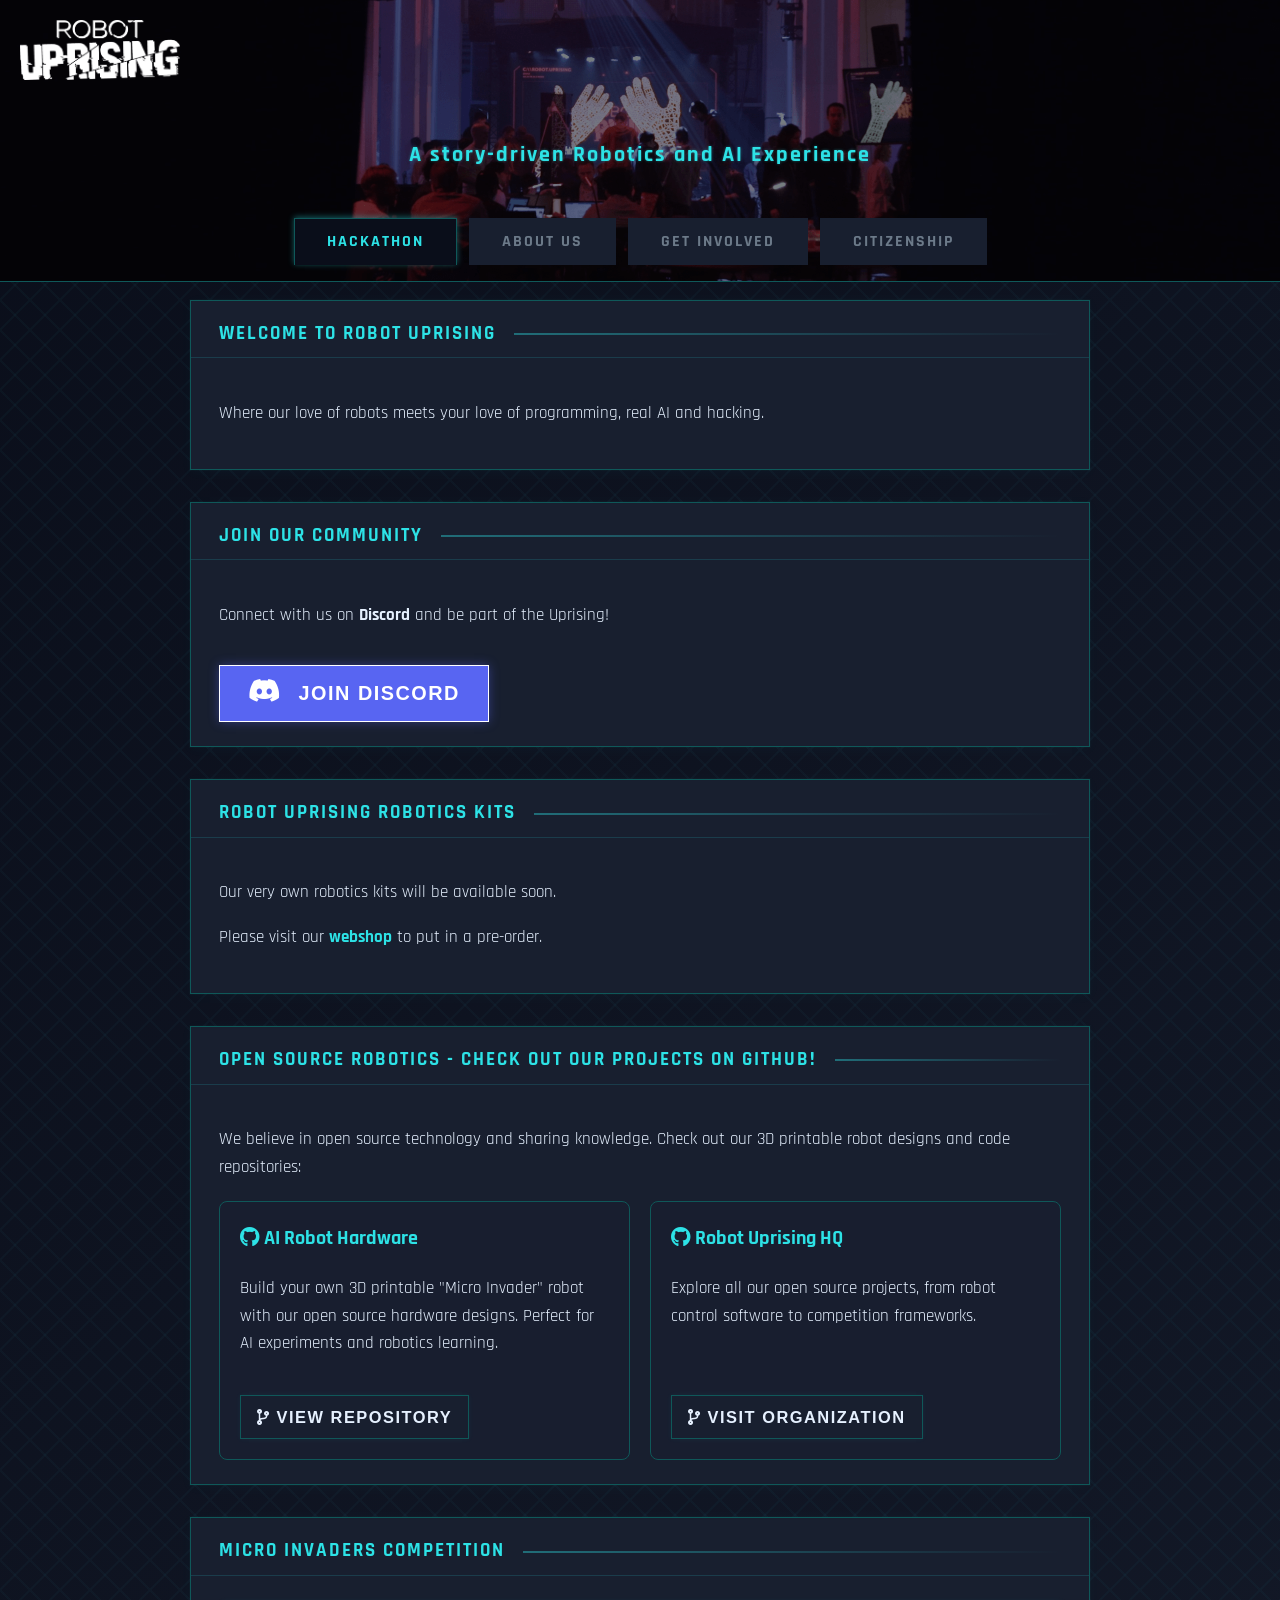
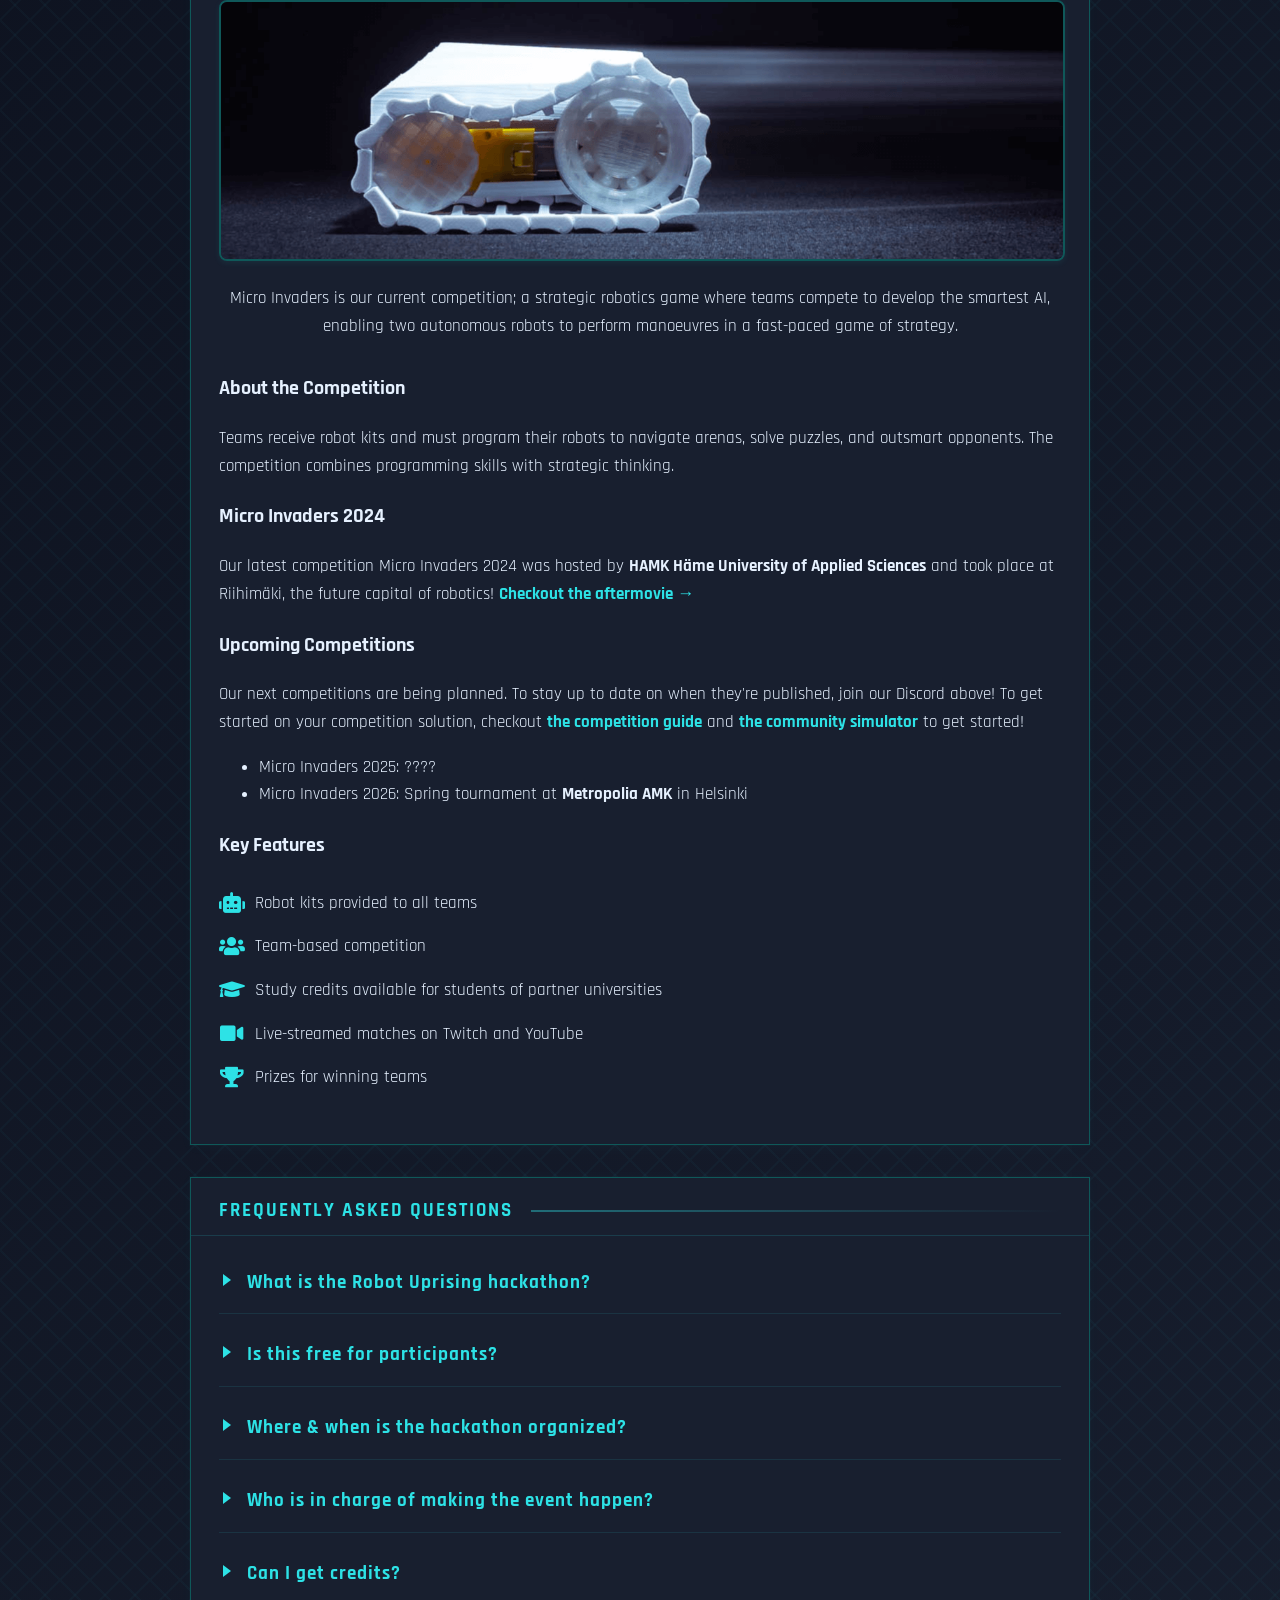
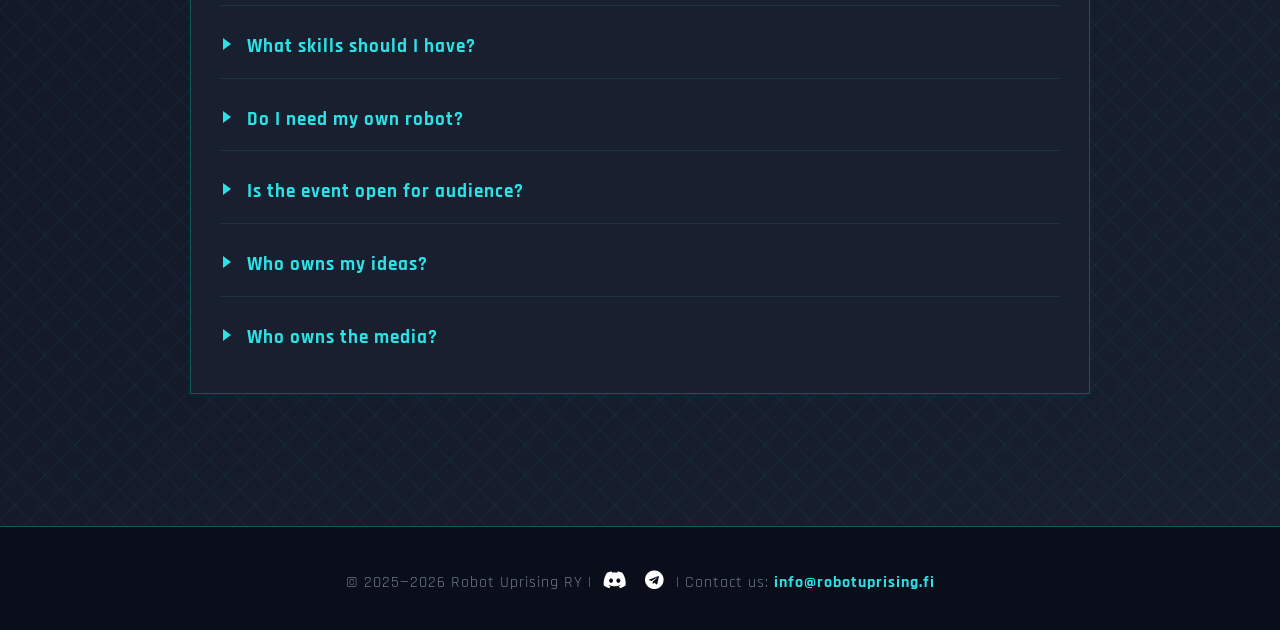
==== commit e5eb8b39: "consolidate membership stuff to citizenship tab" ====
--- a/index.html
+++ b/index.html
@@ -45,6 +45,7 @@
         <li class="nav-tab" data-tab="about">ABOUT US</li>
         <li class="nav-tab" style="display: none;" onclick="window.open('https://holvi.com/shop/robotuprising/', '_blank')">WEBSHOP</li>
         <li class="nav-tab" data-tab="get-involved">GET INVOLVED</li>
+        <li class="nav-tab" data-tab="citizenship">CITIZENSHIP</li>
     </ul>
 </header>
 <main id="hackathon-content" class="nav-content active">
@@ -259,7 +260,81 @@
             <p>If you would like to join our team but for some reason or another do not have/use discord you can reach us at <a href="mailto:info@robotuprising.fi">info@robotuprising.fi</a>.</p>
         </div>
     </div>
-    <div class="futuristic-container" id="ccsh-citizenship-about">
+</main>
+<main id="get-involved-content" class="nav-content">
+    <div class="futuristic-container">
+        <div class="futuristic-title">
+            <span>Join the Community</span>
+        </div>
+        <div class="futuristic-content">
+            <div class="micro-invaders-hero">
+                <img src="/static/images/community.jpg" alt="Join the Community" class="robot-image">
+                <p>Connect with fellow robotics enthusiasts, share ideas, and be part of the Uprising. Join our Discord to get started!</p>
+                <a href="/discord.html" target="_blank" class="futuristic-button discord-button">
+                    <i class="fab fa-discord"></i> Join Discord
+                </a>
+            </div>
+        </div>
+    </div>
+    <div class="futuristic-container">
+        <div class="futuristic-title">
+            <span>Prepare to Compete</span>
+        </div>
+        <div class="futuristic-content">
+            <div class="micro-invaders-hero">
+                <img src="/static/images/mi_compete.png" alt="Prepare to Compete" class="robot-image">
+                <p>Did you beat our AI bots at Summer Assembly, Explore Startup Sauna or at Disobey? Would you like to learn how to build your own robot AI and compete against others? Explore our open source guides and simulators to sharpen your skills and prepare your team for victory.</p>
+                <a href="#" id="competition-guide-btn" class="futuristic-button">
+                    <i class="fas fa-book"></i> Learn more about Micro Invaders
+                    <!-- link behavior defined in script.js -->
+                </a>
+            </div>
+        </div>
+    </div>
+    <div class="futuristic-container">
+        <div class="futuristic-title">
+            <span>Echoes of a New Challenge</span>
+        </div>
+        <div class="futuristic-content">
+            <div class="micro-invaders-hero">
+                <img src="/static/images/echoes_banner.png" alt="Echoes of a New Challenge" class="robot-image">
+                <p>Something new is coming. Stay <em>tuned</em>&nbsp; for announcements about our next big event and prepare to face new robotic frontiers!</p>
+            </div>
+        </div>
+    </div>
+    <div class="futuristic-container">
+        <div class="futuristic-title">
+            <span>Join the Crew</span>
+        </div>
+        <div class="futuristic-content">
+            <div class="micro-invaders-hero">
+                <img src="/static/images/crew2018.png" alt="Join the Crew" class="robot-image">
+                <p>We are constantly looking for new team members to join our warm and ambitious team!</p>
+            <p>Whether you're interested in robotics, event organizing, design, or just want to be part of something exciting, we'd love to have you join us. Say hi at the <strong>#crew-enlist</strong> channel on our Discord to get started!</p>
+            <a href="/discord.html" target="_blank" class="futuristic-button discord-button">
+                <i class="fab fa-discord"></i> Join Discord
+            </a>
+            <p>If you would like to join our team but for some reason or another do not have/use discord you can reach us at <a href="mailto:info@robotuprising.fi">info@robotuprising.fi</a>.</p>
+            </div>
+        </div>
+    </div>
+    <div class="futuristic-container">
+        <div class="futuristic-title">
+            <span id="mystery-title">Mystery Section</span>
+        </div>
+        <div class="futuristic-content">
+            <div class="micro-invaders-hero">
+                <p>Gurer vf zber gb guvf, ohg jr'yy unir gb fgneg ng gur <em>fbhepr</em>.</p>
+                <span style="display: none;">
+                    <img src="/static/images/the_coil_image.png" alt="Mystery Section" class="robot-image">
+                    <p>Something mysterious is brewing. Check back soon to uncover the secrets of the Uprising!</p>
+                </span>
+            </div>
+        </div>
+    </div>
+</main>
+<main id="citizenship-content" class="nav-content">
+    <div class="futuristic-container" id="ccsh-citizenship">
         <div class="futuristic-title">
             <span>CCSH Citizenship</span>
         </div>
@@ -270,14 +345,14 @@
                 </div>
                 <h1>Become a CCSH Citizen, Get SIN Verified today!*</h1>
                 <p>A formal Citizenship in the Corporate City State of Helsinki may offer e.g. advance notice of our up-coming events,
-                    in-game benefits, Discord perks etc. Side effects may include instant transportation to year 2042, joining a 
+                    in-game benefits, Discord perks etc. Side effects may include instant transportation to year 2042, joining a
                     hacker group, megacorporation or an underground cult.
                     <br><br>
                     Taxes** paid by the Citizens help fund our creative endeavours.
                     <br><br>
                     * Robot Uprising ry association membership
                     <br>
-                    ** Membership fee for 2024 is 30€ with a self-set discount up to 100% (for e.g. students). No formal membership is required
+                    ** Membership fee for 2025 is 30€ with a self-set discount up to 100% (for e.g. students). No formal membership is required
                         to attend Robot Uprising events and activities.
                     <br><br>
 
@@ -292,112 +367,10 @@
                         <li>Your email address for membership comms</li>
                     </ul>
                     <br>
-                    Before signing up for the association membership you may want to review the 
+                    Before signing up for the association membership you may want to review the
                     <a href="https://drive.google.com/file/d/17ZITMISvTAE5gxSemFG_YA2yQe_jAwqt/view" target="_blank" rel="noopener noreferrer">Association rules (Finnish)</a>
-                    and <a href="https://drive.google.com/file/d/17ZS7Xsb5oQh19JdmzuBsaH6yE8EXRbV-/view" target="_blank" rel="noopener noreferrer">Privacy Policy for the member register (English TLDR + Finnish)</a> which are fairly standard. 
+                    and <a href="https://drive.google.com/file/d/17ZS7Xsb5oQh19JdmzuBsaH6yE8EXRbV-/view" target="_blank" rel="noopener noreferrer">Privacy Policy for the member register (English TLDR + Finnish)</a> which are fairly standard.
                     </p>
-            </div>
-        </div>
-    </div>
-</main>
-<main id="get-involved-content" class="nav-content">
-    <div class="futuristic-container">
-        <div class="futuristic-title">
-            <span>Join the Community</span>
-        </div>
-        <div class="futuristic-content">
-            <div class="micro-invaders-hero">
-                <img src="/static/images/community.jpg" alt="Join the Community" class="robot-image">
-                <p>Connect with fellow robotics enthusiasts, share ideas, and be part of the Uprising. Join our Discord to get started!</p>
-                <a href="/discord.html" target="_blank" class="futuristic-button discord-button">
-                    <i class="fab fa-discord"></i> Join Discord
-                </a>
-            </div>
-        </div>
-    </div>
-    <div class="futuristic-container">
-        <div class="futuristic-title">
-            <span>Prepare to Compete</span>
-        </div>
-        <div class="futuristic-content">
-            <div class="micro-invaders-hero">
-                <img src="/static/images/mi_compete.png" alt="Prepare to Compete" class="robot-image">
-                <p>Did you beat our AI bots at Summer Assembly, Explore Startup Sauna or at Disobey? Would you like to learn how to build your own robot AI and compete against others? Explore our open source guides and simulators to sharpen your skills and prepare your team for victory.</p>
-                <a href="#" id="competition-guide-btn" class="futuristic-button">
-                    <i class="fas fa-book"></i> Learn more about Micro Invaders
-                    <!-- link behavior defined in script.js -->
-                </a>
-            </div>
-        </div>
-    </div>
-    <div class="futuristic-container">
-        <div class="futuristic-title">
-            <span>Echoes of a New Challenge</span>
-        </div>
-        <div class="futuristic-content">
-            <div class="micro-invaders-hero">
-                <img src="/static/images/echoes_banner.png" alt="Echoes of a New Challenge" class="robot-image">
-                <p>Something new is coming. Stay <em>tuned</em>&nbsp; for announcements about our next big event and prepare to face new robotic frontiers!</p>
-            </div>
-        </div>
-    </div>
-    <div class="futuristic-container">
-        <div class="futuristic-title">
-            <span>Join the Crew</span>
-        </div>
-        <div class="futuristic-content">
-            <div class="micro-invaders-hero">
-                <img src="/static/images/crew2018.png" alt="Join the Crew" class="robot-image">
-                <p>We are constantly looking for new team members to join our warm and ambitious team!</p>
-            <p>Whether you're interested in robotics, event organizing, design, or just want to be part of something exciting, we'd love to have you join us. Say hi at the <strong>#crew-enlist</strong> channel on our Discord to get started!</p>
-            <a href="/discord.html" target="_blank" class="futuristic-button discord-button">
-                <i class="fab fa-discord"></i> Join Discord
-            </a>
-            <p>If you would like to join our team but for some reason or another do not have/use discord you can reach us at <a href="mailto:info@robotuprising.fi">info@robotuprising.fi</a>.</p>
-            </div>
-        </div>
-    </div>
-    <div class="futuristic-container">
-        <div class="futuristic-title">
-            <span>CCSH Citizenship</span>
-        </div>
-        <div class="futuristic-content">
-            <div class="micro-invaders-hero">
-                <img src="/static/images/ccsh_chatgpt_2.png" alt="CCSH Citizenship" class="robot-image">
-                <div class="micro-invaders-text">
-                </div>
-                <h1>Become a CCSH Citizen, Get SIN Verified today!*</h1>
-                <p>A formal Citizenship in the Corporate City State of Helsinki may offer e.g. advance notice of our up-coming events,
-                    in-game benefits, Discord perks etc. Side effects may include instant transportation to year 2042, joining a 
-                    hacker group, megacorporation or an underground cult.
-                    <br><br>
-                    Taxes** paid by the Citizens help fund our creative endeavours.
-                    <br><br>
-                    * Robot Uprising ry association membership
-                    <br>
-                    ** Membership fee includes a self-set discount up to 100%. No formal membership is required
-                        to attend Robot Uprising events and activities.
-
-                    <br>
-                    <a href="#" class="futuristic-button" id="apply-membership-btn">
-                        <i class="fas fa-user-plus"></i> Apply for Membership
-                        <!-- link behavior defined in script.js -->
-                    </a>
-                </p>
-            </div>
-        </div>
-    </div>
-    <div class="futuristic-container">
-        <div class="futuristic-title">
-            <span id="mystery-title">Mystery Section</span>
-        </div>
-        <div class="futuristic-content">
-            <div class="micro-invaders-hero">
-                <p>Gurer vf zber gb guvf, ohg jr'yy unir gb fgneg ng gur <em>fbhepr</em>.</p>
-                <span style="display: none;">
-                    <img src="/static/images/the_coil_image.png" alt="Mystery Section" class="robot-image">
-                    <p>Something mysterious is brewing. Check back soon to uncover the secrets of the Uprising!</p>
-                </span>
             </div>
         </div>
     </div>
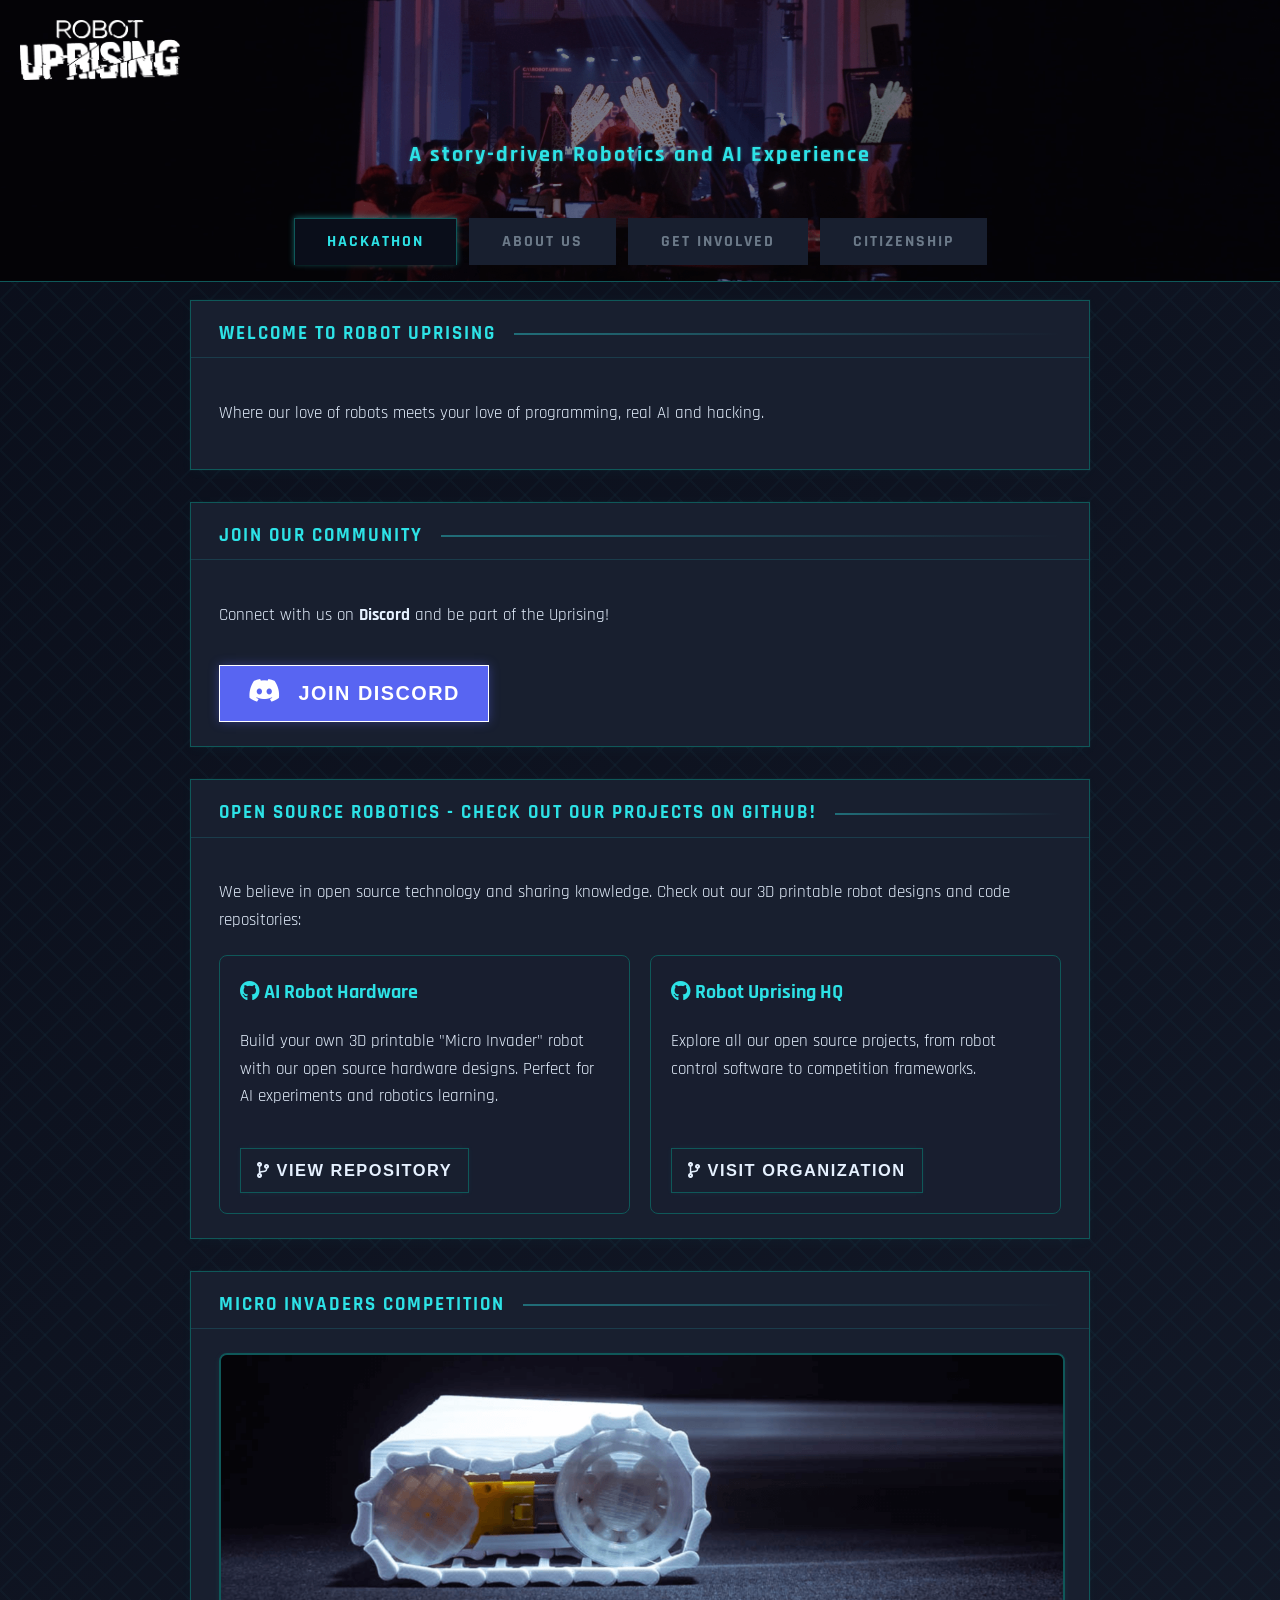
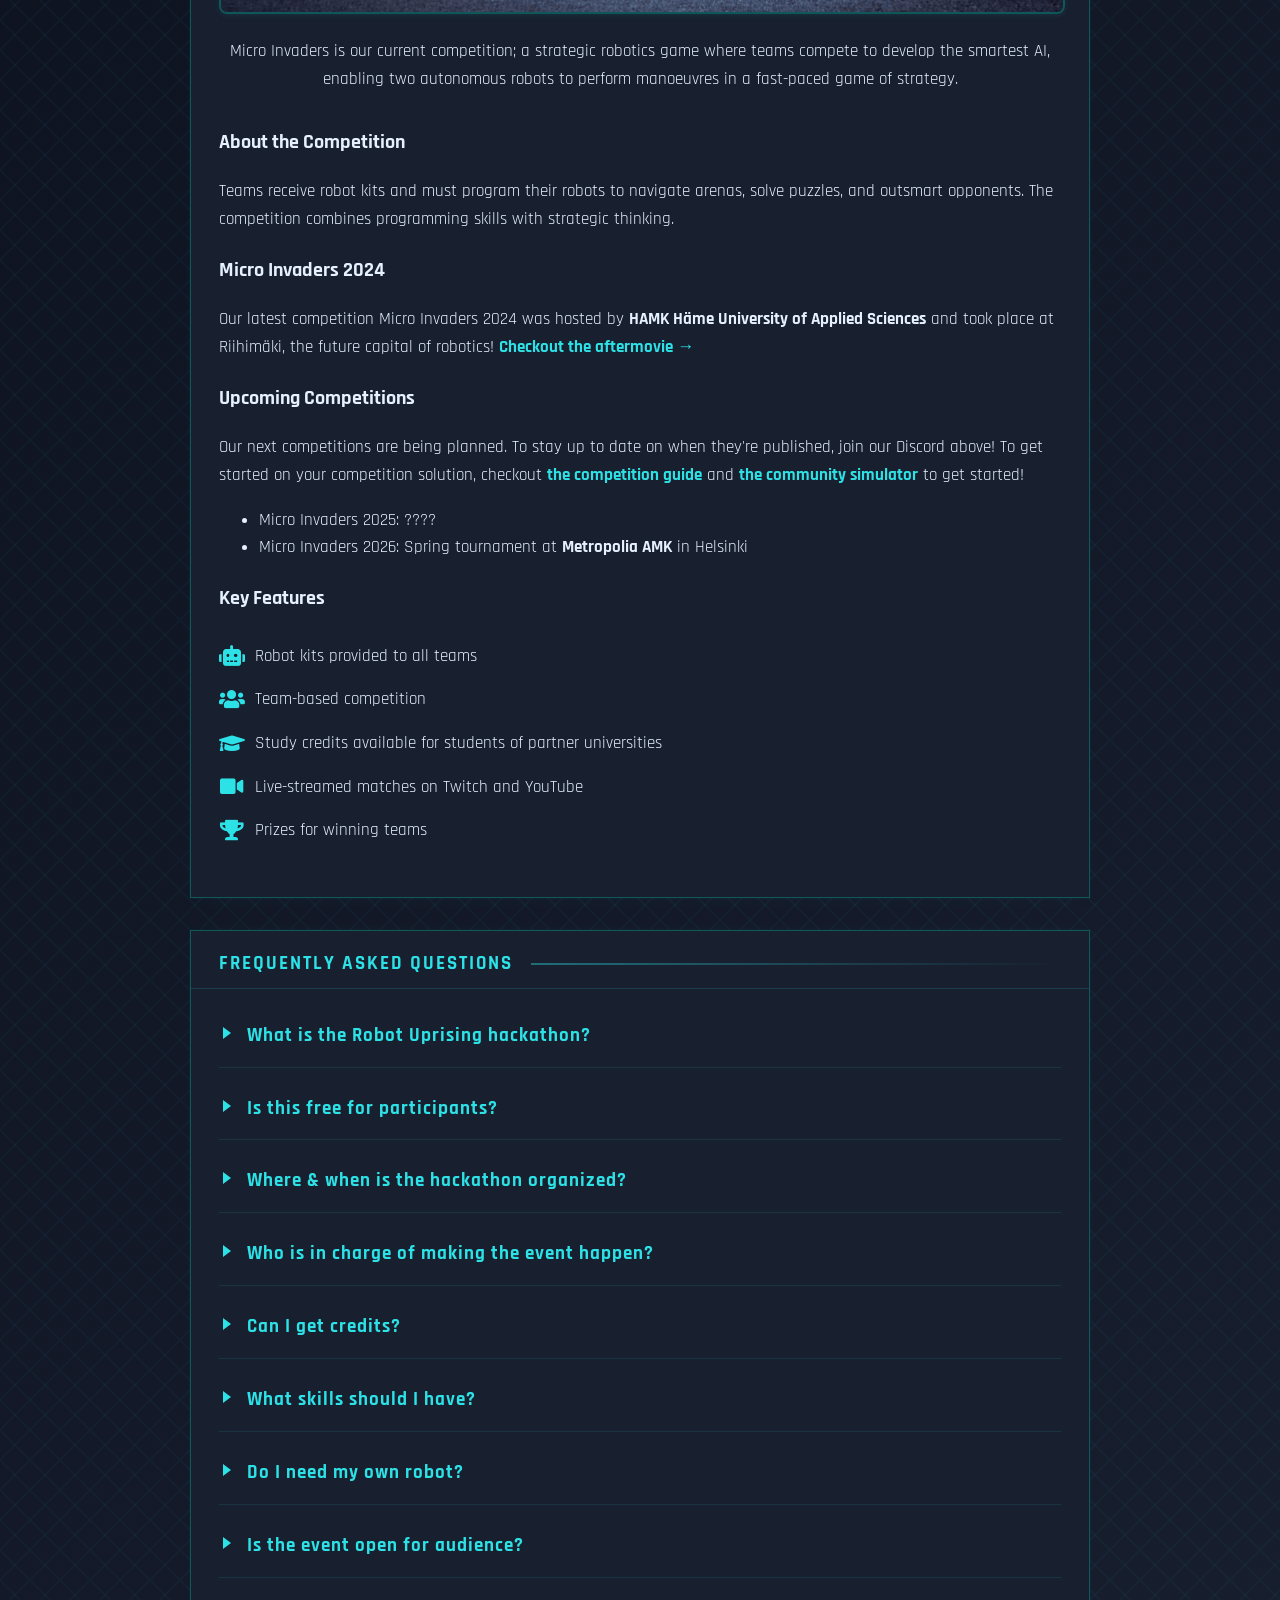
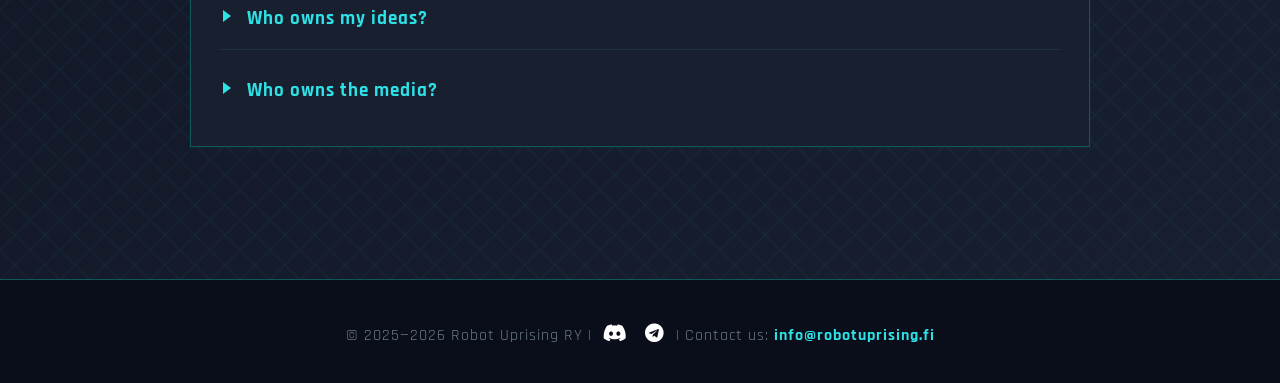
==== commit 9aba7974: "hide section about robotics kit as the webshop is down" ====
--- a/index.html
+++ b/index.html
@@ -68,7 +68,7 @@
             </a>
         </div>
     </div>
-    <div id="details" class="futuristic-container">
+    <div id="details" class="futuristic-container" style="display: none;">
         <div class="futuristic-title">
             <span>Robot Uprising Robotics Kits</span>
         </div>
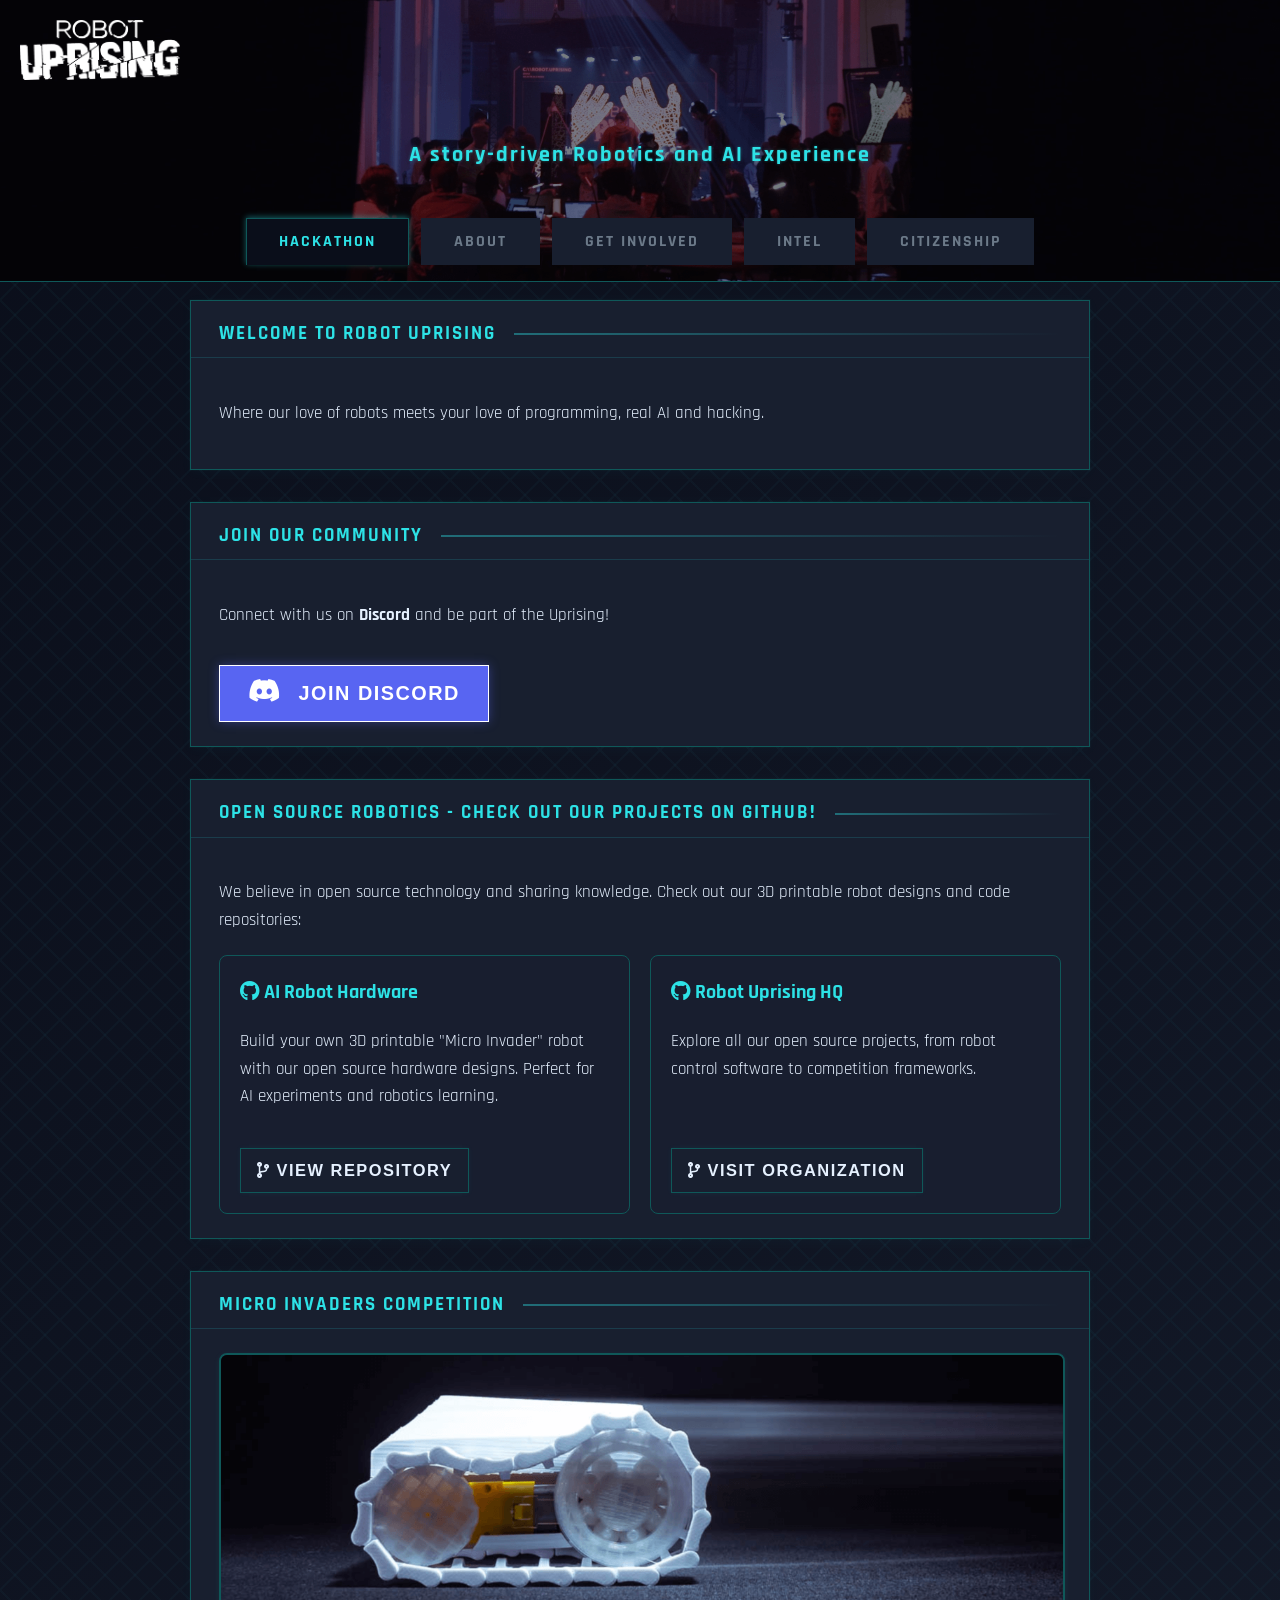
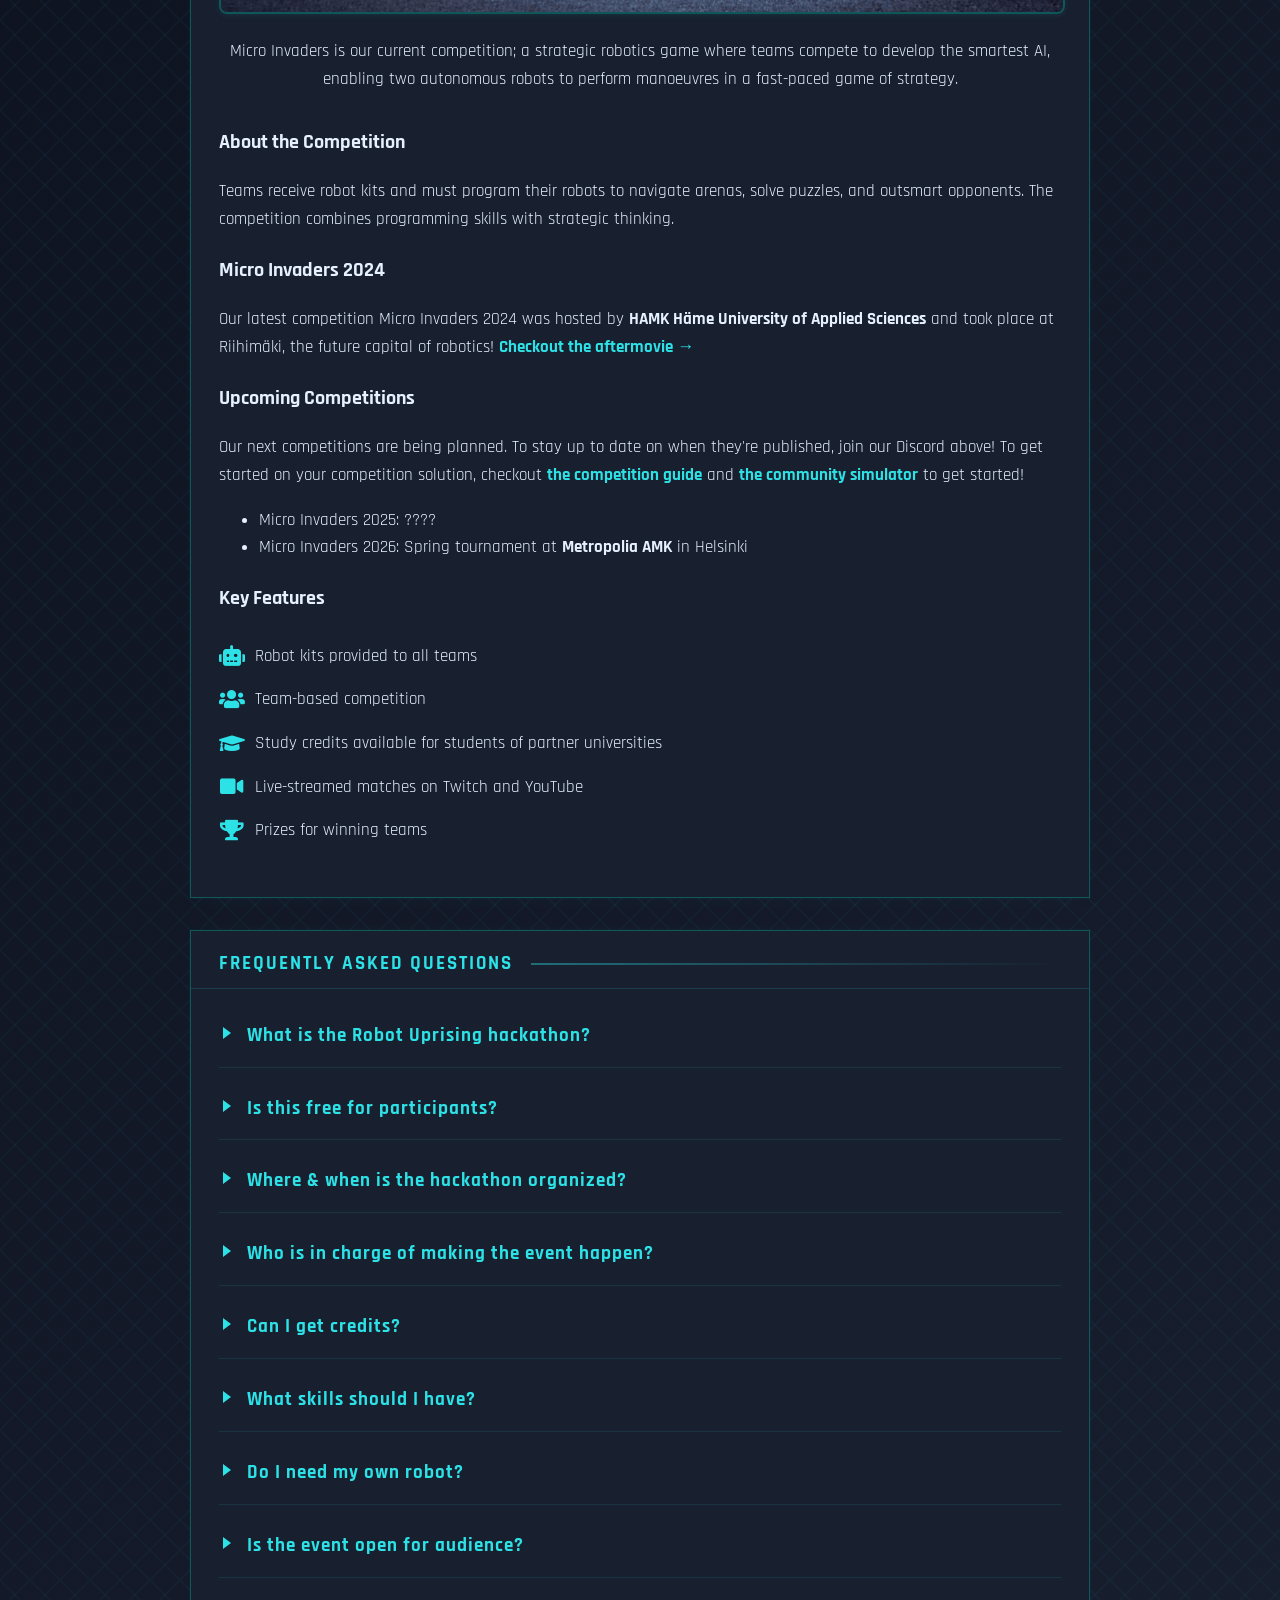
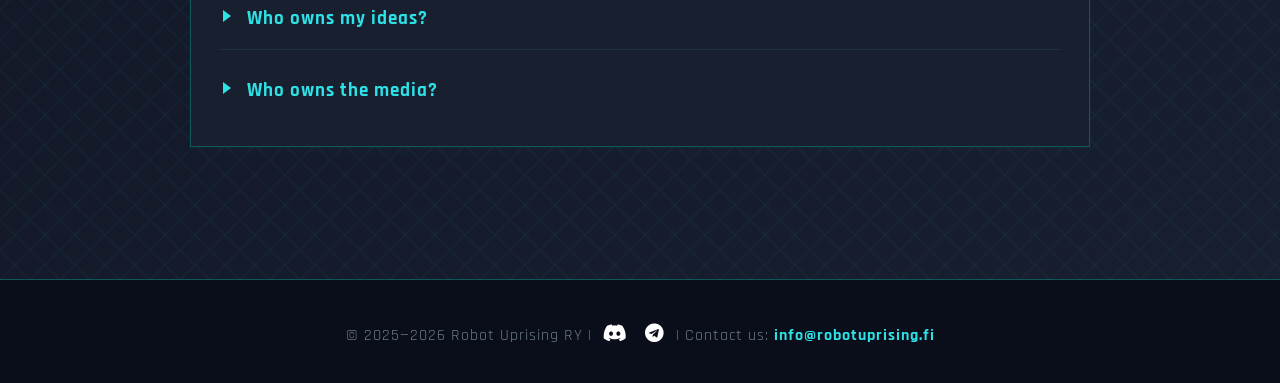
==== commit b186e2fb: "add intel page with notes from events and happenings at robot uprising" ====
--- a/index.html
+++ b/index.html
@@ -42,9 +42,10 @@
     </p>
     <ul class="nav-tabs" id="nav-tabs">
         <li class="nav-tab active" data-tab="hackathon">HACKATHON</li>
-        <li class="nav-tab" data-tab="about">ABOUT US</li>
+        <li class="nav-tab" data-tab="about">ABOUT</li>
         <li class="nav-tab" style="display: none;" onclick="window.open('https://holvi.com/shop/robotuprising/', '_blank')">WEBSHOP</li>
         <li class="nav-tab" data-tab="get-involved">GET INVOLVED</li>
+        <li class="nav-tab" data-tab="intel">INTEL</li>
         <li class="nav-tab" data-tab="citizenship">CITIZENSHIP</li>
     </ul>
 </header>
@@ -236,6 +237,19 @@
         </div>
     </div>
 </main>
+<main id="intel-content" class="nav-content">
+    <div class="futuristic-container">
+        <div class="futuristic-title">
+            <span>Intel Log</span>
+        </div>
+        <div class="futuristic-content">
+            <p style="font-style: italic;">Field reports and happenings from the Uprising.</p>
+            <div id="intel-log" class="intel-log">
+                <p class="intel-log-status">Retrieving reports&hellip;</p>
+            </div>
+        </div>
+    </div>
+</main>
 <main id="about-content" class="nav-content">
     <div class="futuristic-container">
         <div class="futuristic-title">
--- a/static/styles.css
+++ b/static/styles.css
@@ -214,6 +214,7 @@
 }
 
 main {
+    width: 100%;
     max-width: 900px;
     margin: 0 auto;
     padding: 18px 0 100px 0;
@@ -418,6 +419,82 @@
     -webkit-user-select: none;
     -moz-user-select: none;
     user-select: none;
+}
+
+.intel-log-status {
+    color: var(--futuristic-muted);
+    font-style: italic;
+}
+
+.intel-entry {
+    padding: 18px 0;
+    border-bottom: 1px solid rgba(45, 226, 230, 0.15);
+}
+
+.intel-entry:last-child {
+    border-bottom: none;
+    padding-bottom: 0;
+}
+
+.intel-entry:first-child {
+    padding-top: 0;
+}
+
+.intel-entry-header {
+    display: flex;
+    align-items: center;
+    gap: 12px;
+    margin-bottom: 8px;
+}
+
+.intel-date {
+    color: var(--futuristic-muted);
+    font-size: 0.9em;
+    letter-spacing: 1px;
+}
+
+.intel-tag {
+    display: inline-block;
+    padding: 2px 10px;
+    border: 1px solid var(--futuristic-border);
+    color: var(--futuristic-accent);
+    font-size: 0.75em;
+    font-weight: 700;
+    letter-spacing: 1.5px;
+    text-transform: uppercase;
+}
+
+.intel-title {
+    margin: 0 0 8px 0;
+    margin-left: 20px;
+    color: var(--futuristic-text);
+    font-size: 1.2em;
+}
+
+.intel-description {
+    margin: 0 0 6px 0;
+    margin-left: 20px;
+    max-width: 90%;
+}
+
+.intel-meta {
+    display: flex;
+    flex-wrap: wrap;
+    gap: 4px 12px;
+    margin-top: 10px;
+    margin-left: 20px;
+    font-size: 0.9em;
+}
+
+.intel-author {
+    color: var(--futuristic-accent);
+}
+
+.intel-hashtags {
+    color: var(--futuristic-muted);
+    font-weight: 700;
+    text-transform: uppercase;
+    word-spacing: 10px;
 }
 
 /* Hide video on mobile, show background image instead */
